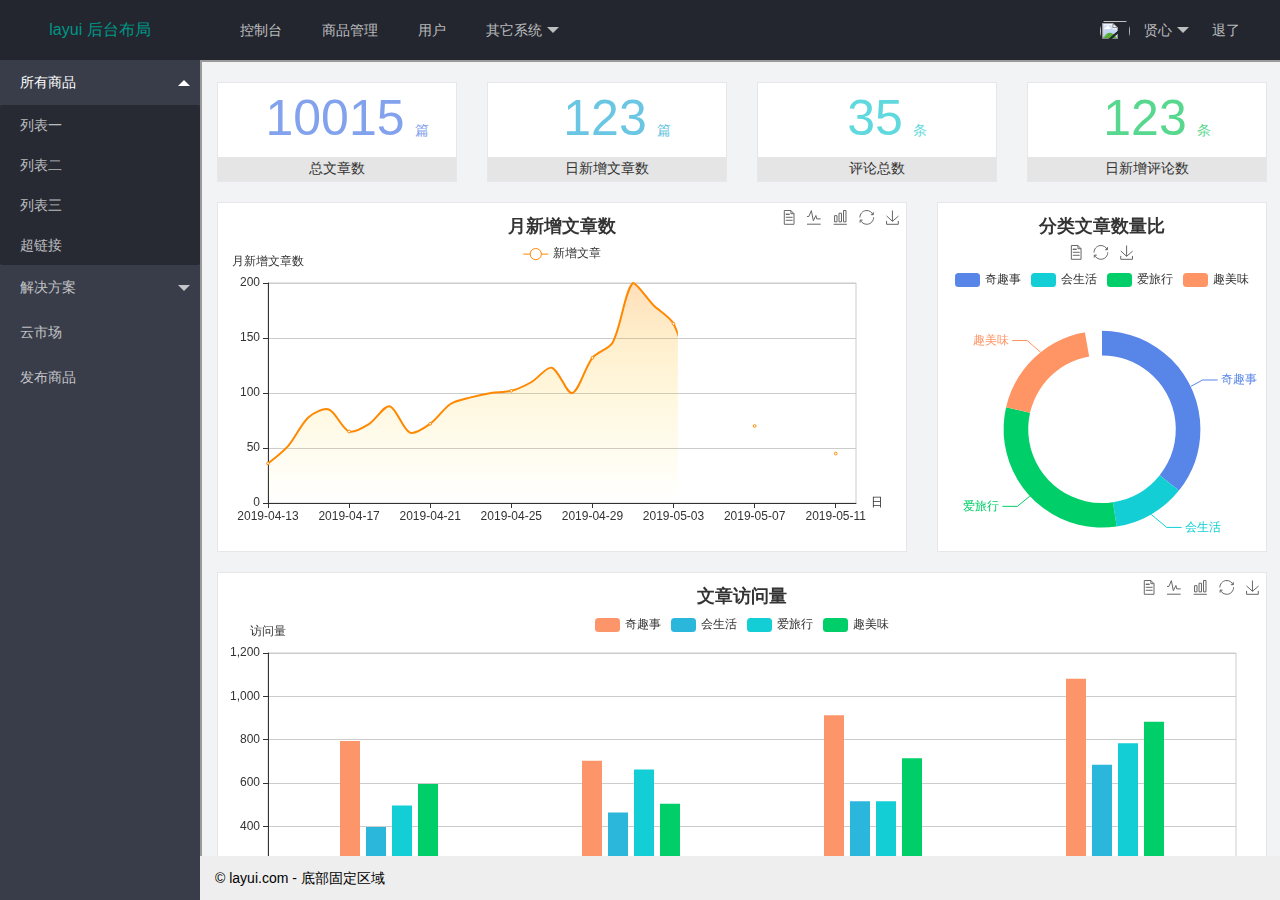
==== loginIndex.html @ 80412a55 "初做首页使之跳转界面一直在fm" ====
<!DOCTYPE html>
<html>
<head>
  <meta charset="utf-8">
  <meta name="viewport" content="width=device-width, initial-scale=1, maximum-scale=1">
  <title>layout 后台大布局 - Layui</title>
  <!-- 换成自己项目路径的layui.css -->
  <link rel="stylesheet" href="/assets/lib/layui/css/layui.css">
<link rel="stylesheet" href="/assets/css/loginIndex.css">
</head>
<body class="layui-layout-body">
<div class="layui-layout layui-layout-admin">
  <div class="layui-header">
    <div class="layui-logo">layui 后台布局</div>
    <!-- 头部区域（可配合layui已有的水平导航） -->
    <ul class="layui-nav layui-layout-left">
      <li class="layui-nav-item"><a href="">控制台</a></li>
      <li class="layui-nav-item"><a href="">商品管理</a></li>
      <li class="layui-nav-item"><a href="">用户</a></li>
      <li class="layui-nav-item">
        <a href="javascript:;">其它系统</a>
        <dl class="layui-nav-child">
          <dd><a href="">邮件管理</a></dd>
          <dd><a href="">消息管理</a></dd>
          <dd><a href="">授权管理</a></dd>
        </dl>
      </li>
    </ul>
    <ul class="layui-nav layui-layout-right">
      <li class="layui-nav-item">
        <a href="javascript:;">
          <img src="http://t.cn/RCzsdCq" class="layui-nav-img">
          贤心
        </a>
        <dl class="layui-nav-child">
          <dd><a href="">基本资料</a></dd>
          <dd><a href="">安全设置</a></dd>
        </dl>
      </li>
      <li class="layui-nav-item"><a href="">退了</a></li>
    </ul>
  </div>
  
  <div class="layui-side layui-bg-black">
    <div class="layui-side-scroll">
      <!-- 左侧导航区域（可配合layui已有的垂直导航） -->
      <ul class="layui-nav layui-nav-tree"  lay-filter="test">
        <li class="layui-nav-item layui-nav-itemed">
          <a class="" href="javascript:;">所有商品</a>
          <dl class="layui-nav-child">
            <dd><a href="javascript:;">列表一</a></dd>
            <dd><a href="javascript:;">列表二</a></dd>
            <dd><a href="javascript:;">列表三</a></dd>
            <dd><a href="">超链接</a></dd>
          </dl>
        </li>
        <li class="layui-nav-item">
          <a href="javascript:;">解决方案</a>
          <dl class="layui-nav-child">
            <dd><a href="/testAside.html" target="fm">列表一</a></dd>
            <dd><a href="javascript:;">列表二</a></dd>
            <dd><a href="">超链接</a></dd>
          </dl>
        </li>
        <li class="layui-nav-item"><a href="">云市场</a></li>
        <li class="layui-nav-item"><a href="">发布商品</a></li>
      </ul>
    </div>
  </div>
  
  <div class="layui-body">
    <!-- 内容主体区域 -->
    <iframe  name="fm" src="/home/dashboard.html" ></iframe>
  </div>
  
  <div class="layui-footer">
    <!-- 底部固定区域 -->
    © layui.com - 底部固定区域
  </div>
</div>
<!-- 换成自己项目路径的js -->
<script src="/assets/lib/layui/layui.all.js"></script>
</body>
</html>
---- assets/lib/layui/css/layui.css ----
/** layui-v2.5.6 MIT License By https://www.layui.com */
 .layui-inline,img{display:inline-block;vertical-align:middle}h1,h2,h3,h4,h5,h6{font-weight:400}.layui-edge,.layui-header,.layui-inline,.layui-main{position:relative}.layui-body,.layui-edge,.layui-elip{overflow:hidden}.layui-btn,.layui-edge,.layui-inline,img{vertical-align:middle}.layui-btn,.layui-disabled,.layui-icon,.layui-unselect{-moz-user-select:none;-webkit-user-select:none;-ms-user-select:none}.layui-elip,.layui-form-checkbox span,.layui-form-pane .layui-form-label{text-overflow:ellipsis;white-space:nowrap}.layui-breadcrumb,.layui-tree-btnGroup{visibility:hidden}blockquote,body,button,dd,div,dl,dt,form,h1,h2,h3,h4,h5,h6,input,li,ol,p,pre,td,textarea,th,ul{margin:0;padding:0;-webkit-tap-highlight-color:rgba(0,0,0,0)}a:active,a:hover{outline:0}img{border:none}li{list-style:none}table{border-collapse:collapse;border-spacing:0}h4,h5,h6{font-size:100%}button,input,optgroup,option,select,textarea{font-family:inherit;font-size:inherit;font-style:inherit;font-weight:inherit;outline:0}pre{white-space:pre-wrap;white-space:-moz-pre-wrap;white-space:-pre-wrap;white-space:-o-pre-wrap;word-wrap:break-word}body{line-height:24px;font:14px Helvetica Neue,Helvetica,PingFang SC,Tahoma,Arial,sans-serif}hr{height:1px;margin:10px 0;border:0;clear:both}a{color:#333;text-decoration:none}a:hover{color:#777}a cite{font-style:normal;*cursor:pointer}.layui-border-box,.layui-border-box *{box-sizing:border-box}.layui-box,.layui-box *{box-sizing:content-box}.layui-clear{clear:both;*zoom:1}.layui-clear:after{content:'\20';clear:both;*zoom:1;display:block;height:0}.layui-inline{*display:inline;*zoom:1}.layui-edge{display:inline-block;width:0;height:0;border-width:6px;border-style:dashed;border-color:transparent}.layui-edge-top{top:-4px;border-bottom-color:#999;border-bottom-style:solid}.layui-edge-right{border-left-color:#999;border-left-style:solid}.layui-edge-bottom{top:2px;border-top-color:#999;border-top-style:solid}.layui-edge-left{border-right-color:#999;border-right-style:solid}.layui-disabled,.layui-disabled:hover{color:#d2d2d2!important;cursor:not-allowed!important}.layui-circle{border-radius:100%}.layui-show{display:block!important}.layui-hide{display:none!important}@font-face{font-family:layui-icon;src:url(../font/iconfont.eot?v=256);src:url(../font/iconfont.eot?v=256#iefix) format('embedded-opentype'),url(../font/iconfont.woff2?v=256) format('woff2'),url(../font/iconfont.woff?v=256) format('woff'),url(../font/iconfont.ttf?v=256) format('truetype'),url(../font/iconfont.svg?v=256#layui-icon) format('svg')}.layui-icon{font-family:layui-icon!important;font-size:16px;font-style:normal;-webkit-font-smoothing:antialiased;-moz-osx-font-smoothing:grayscale}.layui-icon-reply-fill:before{content:"\e611"}.layui-icon-set-fill:before{content:"\e614"}.layui-icon-menu-fill:before{content:"\e60f"}.layui-icon-search:before{content:"\e615"}.layui-icon-share:before{content:"\e641"}.layui-icon-set-sm:before{content:"\e620"}.layui-icon-engine:before{content:"\e628"}.layui-icon-close:before{content:"\1006"}.layui-icon-close-fill:before{content:"\1007"}.layui-icon-chart-screen:before{content:"\e629"}.layui-icon-star:before{content:"\e600"}.layui-icon-circle-dot:before{content:"\e617"}.layui-icon-chat:before{content:"\e606"}.layui-icon-release:before{content:"\e609"}.layui-icon-list:before{content:"\e60a"}.layui-icon-chart:before{content:"\e62c"}.layui-icon-ok-circle:before{content:"\1005"}.layui-icon-layim-theme:before{content:"\e61b"}.layui-icon-table:before{content:"\e62d"}.layui-icon-right:before{content:"\e602"}.layui-icon-left:before{content:"\e603"}.layui-icon-cart-simple:before{content:"\e698"}.layui-icon-face-cry:before{content:"\e69c"}.layui-icon-face-smile:before{content:"\e6af"}.layui-icon-survey:before{content:"\e6b2"}.layui-icon-tree:before{content:"\e62e"}.layui-icon-ie:before{content:"\e7bb"}.layui-icon-upload-circle:before{content:"\e62f"}.layui-icon-add-circle:before{content:"\e61f"}.layui-icon-download-circle:before{content:"\e601"}.layui-icon-templeate-1:before{content:"\e630"}.layui-icon-util:before{content:"\e631"}.layui-icon-face-surprised:before{content:"\e664"}.layui-icon-edit:before{content:"\e642"}.layui-icon-speaker:before{content:"\e645"}.layui-icon-down:before{content:"\e61a"}.layui-icon-file:before{content:"\e621"}.layui-icon-layouts:before{content:"\e632"}.layui-icon-rate-half:before{content:"\e6c9"}.layui-icon-add-circle-fine:before{content:"\e608"}.layui-icon-prev-circle:before{content:"\e633"}.layui-icon-read:before{content:"\e705"}.layui-icon-404:before{content:"\e61c"}.layui-icon-carousel:before{content:"\e634"}.layui-icon-help:before{content:"\e607"}.layui-icon-code-circle:before{content:"\e635"}.layui-icon-windows:before{content:"\e67f"}.layui-icon-water:before{content:"\e636"}.layui-icon-username:before{content:"\e66f"}.layui-icon-find-fill:before{content:"\e670"}.layui-icon-about:before{content:"\e60b"}.layui-icon-location:before{content:"\e715"}.layui-icon-up:before{content:"\e619"}.layui-icon-pause:before{content:"\e651"}.layui-icon-date:before{content:"\e637"}.layui-icon-layim-uploadfile:before{content:"\e61d"}.layui-icon-delete:before{content:"\e640"}.layui-icon-play:before{content:"\e652"}.layui-icon-top:before{content:"\e604"}.layui-icon-firefox:before{content:"\e686"}.layui-icon-friends:before{content:"\e612"}.layui-icon-refresh-3:before{content:"\e9aa"}.layui-icon-ok:before{content:"\e605"}.layui-icon-layer:before{content:"\e638"}.layui-icon-face-smile-fine:before{content:"\e60c"}.layui-icon-dollar:before{content:"\e659"}.layui-icon-group:before{content:"\e613"}.layui-icon-layim-download:before{content:"\e61e"}.layui-icon-picture-fine:before{content:"\e60d"}.layui-icon-link:before{content:"\e64c"}.layui-icon-diamond:before{content:"\e735"}.layui-icon-log:before{content:"\e60e"}.layui-icon-key:before{content:"\e683"}.layui-icon-rate-solid:before{content:"\e67a"}.layui-icon-fonts-del:before{content:"\e64f"}.layui-icon-unlink:before{content:"\e64d"}.layui-icon-fonts-clear:before{content:"\e639"}.layui-icon-triangle-r:before{content:"\e623"}.layui-icon-circle:before{content:"\e63f"}.layui-icon-radio:before{content:"\e643"}.layui-icon-align-center:before{content:"\e647"}.layui-icon-align-right:before{content:"\e648"}.layui-icon-align-left:before{content:"\e649"}.layui-icon-loading-1:before{content:"\e63e"}.layui-icon-return:before{content:"\e65c"}.layui-icon-fonts-strong:before{content:"\e62b"}.layui-icon-upload:before{content:"\e67c"}.layui-icon-dialogue:before{content:"\e63a"}.layui-icon-video:before{content:"\e6ed"}.layui-icon-headset:before{content:"\e6fc"}.layui-icon-cellphone-fine:before{content:"\e63b"}.layui-icon-add-1:before{content:"\e654"}.layui-icon-face-smile-b:before{content:"\e650"}.layui-icon-fonts-html:before{content:"\e64b"}.layui-icon-screen-full:before{content:"\e622"}.layui-icon-form:before{content:"\e63c"}.layui-icon-cart:before{content:"\e657"}.layui-icon-camera-fill:before{content:"\e65d"}.layui-icon-tabs:before{content:"\e62a"}.layui-icon-heart-fill:before{content:"\e68f"}.layui-icon-fonts-code:before{content:"\e64e"}.layui-icon-ios:before{content:"\e680"}.layui-icon-at:before{content:"\e687"}.layui-icon-fire:before{content:"\e756"}.layui-icon-set:before{content:"\e716"}.layui-icon-fonts-u:before{content:"\e646"}.layui-icon-triangle-d:before{content:"\e625"}.layui-icon-tips:before{content:"\e702"}.layui-icon-picture:before{content:"\e64a"}.layui-icon-more-vertical:before{content:"\e671"}.layui-icon-bluetooth:before{content:"\e689"}.layui-icon-flag:before{content:"\e66c"}.layui-icon-loading:before{content:"\e63d"}.layui-icon-fonts-i:before{content:"\e644"}.layui-icon-refresh-1:before{content:"\e666"}.layui-icon-rmb:before{content:"\e65e"}.layui-icon-addition:before{content:"\e624"}.layui-icon-home:before{content:"\e68e"}.layui-icon-time:before{content:"\e68d"}.layui-icon-user:before{content:"\e770"}.layui-icon-notice:before{content:"\e667"}.layui-icon-chrome:before{content:"\e68a"}.layui-icon-edge:before{content:"\e68b"}.layui-icon-login-weibo:before{content:"\e675"}.layui-icon-voice:before{content:"\e688"}.layui-icon-upload-drag:before{content:"\e681"}.layui-icon-login-qq:before{content:"\e676"}.layui-icon-snowflake:before{content:"\e6b1"}.layui-icon-heart:before{content:"\e68c"}.layui-icon-logout:before{content:"\e682"}.layui-icon-file-b:before{content:"\e655"}.layui-icon-template:before{content:"\e663"}.layui-icon-transfer:before{content:"\e691"}.layui-icon-auz:before{content:"\e672"}.layui-icon-console:before{content:"\e665"}.layui-icon-app:before{content:"\e653"}.layui-icon-prev:before{content:"\e65a"}.layui-icon-website:before{content:"\e7ae"}.layui-icon-next:before{content:"\e65b"}.layui-icon-component:before{content:"\e857"}.layui-icon-android:before{content:"\e684"}.layui-icon-more:before{content:"\e65f"}.layui-icon-login-wechat:before{content:"\e677"}.layui-icon-shrink-right:before{content:"\e668"}.layui-icon-spread-left:before{content:"\e66b"}.layui-icon-camera:before{content:"\e660"}.layui-icon-note:before{content:"\e66e"}.layui-icon-refresh:before{content:"\e669"}.layui-icon-female:before{content:"\e661"}.layui-icon-male:before{content:"\e662"}.layui-icon-screen-restore:before{content:"\e758"}.layui-icon-password:before{content:"\e673"}.layui-icon-senior:before{content:"\e674"}.layui-icon-theme:before{content:"\e66a"}.layui-icon-tread:before{content:"\e6c5"}.layui-icon-praise:before{content:"\e6c6"}.layui-icon-star-fill:before{content:"\e658"}.layui-icon-rate:before{content:"\e67b"}.layui-icon-template-1:before{content:"\e656"}.layui-icon-vercode:before{content:"\e679"}.layui-icon-service:before{content:"\e626"}.layui-icon-cellphone:before{content:"\e678"}.layui-icon-print:before{content:"\e66d"}.layui-icon-cols:before{content:"\e610"}.layui-icon-wifi:before{content:"\e7e0"}.layui-icon-export:before{content:"\e67d"}.layui-icon-rss:before{content:"\e808"}.layui-icon-slider:before{content:"\e714"}.layui-icon-email:before{content:"\e618"}.layui-icon-subtraction:before{content:"\e67e"}.layui-icon-mike:before{content:"\e6dc"}.layui-icon-light:before{content:"\e748"}.layui-icon-gift:before{content:"\e627"}.layui-icon-mute:before{content:"\e685"}.layui-icon-reduce-circle:before{content:"\e616"}.layui-icon-music:before{content:"\e690"}.layui-main{width:1140px;margin:0 auto}.layui-header{z-index:1000;height:60px}.layui-header a:hover{transition:all .5s;-webkit-transition:all .5s}.layui-side{position:fixed;left:0;top:0;bottom:0;z-index:999;width:200px;overflow-x:hidden}.layui-side-scroll{position:relative;width:220px;height:100%;overflow-x:hidden}.layui-body{position:absolute;left:200px;right:0;top:0;bottom:0;z-index:998;width:auto;overflow-y:auto;box-sizing:border-box}.layui-layout-body{overflow:hidden}.layui-layout-admin .layui-header{background-color:#23262E}.layui-layout-admin .layui-side{top:60px;width:200px;overflow-x:hidden}.layui-layout-admin .layui-body{position:fixed;top:60px;bottom:44px}.layui-layout-admin .layui-main{width:auto;margin:0 15px}.layui-layout-admin .layui-footer{position:fixed;left:200px;right:0;bottom:0;height:44px;line-height:44px;padding:0 15px;background-color:#eee}.layui-layout-admin .layui-logo{position:absolute;left:0;top:0;width:200px;height:100%;line-height:60px;text-align:center;color:#009688;font-size:16px}.layui-layout-admin .layui-header .layui-nav{background:0 0}.layui-layout-left{position:absolute!important;left:200px;top:0}.layui-layout-right{position:absolute!important;right:0;top:0}.layui-container{position:relative;margin:0 auto;padding:0 15px;box-sizing:border-box}.layui-fluid{position:relative;margin:0 auto;padding:0 15px}.layui-row:after,.layui-row:before{content:'';display:block;clear:both}.layui-col-lg1,.layui-col-lg10,.layui-col-lg11,.layui-col-lg12,.layui-col-lg2,.layui-col-lg3,.layui-col-lg4,.layui-col-lg5,.layui-col-lg6,.layui-col-lg7,.layui-col-lg8,.layui-col-lg9,.layui-col-md1,.layui-col-md10,.layui-col-md11,.layui-col-md12,.layui-col-md2,.layui-col-md3,.layui-col-md4,.layui-col-md5,.layui-col-md6,.layui-col-md7,.layui-col-md8,.layui-col-md9,.layui-col-sm1,.layui-col-sm10,.layui-col-sm11,.layui-col-sm12,.layui-col-sm2,.layui-col-sm3,.layui-col-sm4,.layui-col-sm5,.layui-col-sm6,.layui-col-sm7,.layui-col-sm8,.layui-col-sm9,.layui-col-xs1,.layui-col-xs10,.layui-col-xs11,.layui-col-xs12,.layui-col-xs2,.layui-col-xs3,.layui-col-xs4,.layui-col-xs5,.layui-col-xs6,.layui-col-xs7,.layui-col-xs8,.layui-col-xs9{position:relative;display:block;box-sizing:border-box}.layui-col-xs1,.layui-col-xs10,.layui-col-xs11,.layui-col-xs12,.layui-col-xs2,.layui-col-xs3,.layui-col-xs4,.layui-col-xs5,.layui-col-xs6,.layui-col-xs7,.layui-col-xs8,.layui-col-xs9{float:left}.layui-col-xs1{width:8.33333333%}.layui-col-xs2{width:16.66666667%}.layui-col-xs3{width:25%}.layui-col-xs4{width:33.33333333%}.layui-col-xs5{width:41.66666667%}.layui-col-xs6{width:50%}.layui-col-xs7{width:58.33333333%}.layui-col-xs8{width:66.66666667%}.layui-col-xs9{width:75%}.layui-col-xs10{width:83.33333333%}.layui-col-xs11{width:91.66666667%}.layui-col-xs12{width:100%}.layui-col-xs-offset1{margin-left:8.33333333%}.layui-col-xs-offset2{margin-left:16.66666667%}.layui-col-xs-offset3{margin-left:25%}.layui-col-xs-offset4{margin-left:33.33333333%}.layui-col-xs-offset5{margin-left:41.66666667%}.layui-col-xs-offset6{margin-left:50%}.layui-col-xs-offset7{margin-left:58.33333333%}.layui-col-xs-offset8{margin-left:66.66666667%}.layui-col-xs-offset9{margin-left:75%}.layui-col-xs-offset10{margin-left:83.33333333%}.layui-col-xs-offset11{margin-left:91.66666667%}.layui-col-xs-offset12{margin-left:100%}@media screen and (max-width:768px){.layui-hide-xs{display:none!important}.layui-show-xs-block{display:block!important}.layui-show-xs-inline{display:inline!important}.layui-show-xs-inline-block{display:inline-block!important}}@media screen and (min-width:768px){.layui-container{width:750px}.layui-hide-sm{display:none!important}.layui-show-sm-block{display:block!important}.layui-show-sm-inline{display:inline!important}.layui-show-sm-inline-block{display:inline-block!important}.layui-col-sm1,.layui-col-sm10,.layui-col-sm11,.layui-col-sm12,.layui-col-sm2,.layui-col-sm3,.layui-col-sm4,.layui-col-sm5,.layui-col-sm6,.layui-col-sm7,.layui-col-sm8,.layui-col-sm9{float:left}.layui-col-sm1{width:8.33333333%}.layui-col-sm2{width:16.66666667%}.layui-col-sm3{width:25%}.layui-col-sm4{width:33.33333333%}.layui-col-sm5{width:41.66666667%}.layui-col-sm6{width:50%}.layui-col-sm7{width:58.33333333%}.layui-col-sm8{width:66.66666667%}.layui-col-sm9{width:75%}.layui-col-sm10{width:83.33333333%}.layui-col-sm11{width:91.66666667%}.layui-col-sm12{width:100%}.layui-col-sm-offset1{margin-left:8.33333333%}.layui-col-sm-offset2{margin-left:16.66666667%}.layui-col-sm-offset3{margin-left:25%}.layui-col-sm-offset4{margin-left:33.33333333%}.layui-col-sm-offset5{margin-left:41.66666667%}.layui-col-sm-offset6{margin-left:50%}.layui-col-sm-offset7{margin-left:58.33333333%}.layui-col-sm-offset8{margin-left:66.66666667%}.layui-col-sm-offset9{margin-left:75%}.layui-col-sm-offset10{margin-left:83.33333333%}.layui-col-sm-offset11{margin-left:91.66666667%}.layui-col-sm-offset12{margin-left:100%}}@media screen and (min-width:992px){.layui-container{width:970px}.layui-hide-md{display:none!important}.layui-show-md-block{display:block!important}.layui-show-md-inline{display:inline!important}.layui-show-md-inline-block{display:inline-block!important}.layui-col-md1,.layui-col-md10,.layui-col-md11,.layui-col-md12,.layui-col-md2,.layui-col-md3,.layui-col-md4,.layui-col-md5,.layui-col-md6,.layui-col-md7,.layui-col-md8,.layui-col-md9{float:left}.layui-col-md1{width:8.33333333%}.layui-col-md2{width:16.66666667%}.layui-col-md3{width:25%}.layui-col-md4{width:33.33333333%}.layui-col-md5{width:41.66666667%}.layui-col-md6{width:50%}.layui-col-md7{width:58.33333333%}.layui-col-md8{width:66.66666667%}.layui-col-md9{width:75%}.layui-col-md10{width:83.33333333%}.layui-col-md11{width:91.66666667%}.layui-col-md12{width:100%}.layui-col-md-offset1{margin-left:8.33333333%}.layui-col-md-offset2{margin-left:16.66666667%}.layui-col-md-offset3{margin-left:25%}.layui-col-md-offset4{margin-left:33.33333333%}.layui-col-md-offset5{margin-left:41.66666667%}.layui-col-md-offset6{margin-left:50%}.layui-col-md-offset7{margin-left:58.33333333%}.layui-col-md-offset8{margin-left:66.66666667%}.layui-col-md-offset9{margin-left:75%}.layui-col-md-offset10{margin-left:83.33333333%}.layui-col-md-offset11{margin-left:91.66666667%}.layui-col-md-offset12{margin-left:100%}}@media screen and (min-width:1200px){.layui-container{width:1170px}.layui-hide-lg{display:none!important}.layui-show-lg-block{display:block!important}.layui-show-lg-inline{display:inline!important}.layui-show-lg-inline-block{display:inline-block!important}.layui-col-lg1,.layui-col-lg10,.layui-col-lg11,.layui-col-lg12,.layui-col-lg2,.layui-col-lg3,.layui-col-lg4,.layui-col-lg5,.layui-col-lg6,.layui-col-lg7,.layui-col-lg8,.layui-col-lg9{float:left}.layui-col-lg1{width:8.33333333%}.layui-col-lg2{width:16.66666667%}.layui-col-lg3{width:25%}.layui-col-lg4{width:33.33333333%}.layui-col-lg5{width:41.66666667%}.layui-col-lg6{width:50%}.layui-col-lg7{width:58.33333333%}.layui-col-lg8{width:66.66666667%}.layui-col-lg9{width:75%}.layui-col-lg10{width:83.33333333%}.layui-col-lg11{width:91.66666667%}.layui-col-lg12{width:100%}.layui-col-lg-offset1{margin-left:8.33333333%}.layui-col-lg-offset2{margin-left:16.66666667%}.layui-col-lg-offset3{margin-left:25%}.layui-col-lg-offset4{margin-left:33.33333333%}.layui-col-lg-offset5{margin-left:41.66666667%}.layui-col-lg-offset6{margin-left:50%}.layui-col-lg-offset7{margin-left:58.33333333%}.layui-col-lg-offset8{margin-left:66.66666667%}.layui-col-lg-offset9{margin-left:75%}.layui-col-lg-offset10{margin-left:83.33333333%}.layui-col-lg-offset11{margin-left:91.66666667%}.layui-col-lg-offset12{margin-left:100%}}.layui-col-space1{margin:-.5px}.layui-col-space1>*{padding:.5px}.layui-col-space2{margin:-1px}.layui-col-space2>*{padding:1px}.layui-col-space4{margin:-2px}.layui-col-space4>*{padding:2px}.layui-col-space5{margin:-2.5px}.layui-col-space5>*{padding:2.5px}.layui-col-space6{margin:-3px}.layui-col-space6>*{padding:3px}.layui-col-space8{margin:-4px}.layui-col-space8>*{padding:4px}.layui-col-space10{margin:-5px}.layui-col-space10>*{padding:5px}.layui-col-space12{margin:-6px}.layui-col-space12>*{padding:6px}.layui-col-space14{margin:-7px}.layui-col-space14>*{padding:7px}.layui-col-space15{margin:-7.5px}.layui-col-space15>*{padding:7.5px}.layui-col-space16{margin:-8px}.layui-col-space16>*{padding:8px}.layui-col-space18{margin:-9px}.layui-col-space18>*{padding:9px}.layui-col-space20{margin:-10px}.layui-col-space20>*{padding:10px}.layui-col-space22{margin:-11px}.layui-col-space22>*{padding:11px}.layui-col-space24{margin:-12px}.layui-col-space24>*{padding:12px}.layui-col-space25{margin:-12.5px}.layui-col-space25>*{padding:12.5px}.layui-col-space26{margin:-13px}.layui-col-space26>*{padding:13px}.layui-col-space28{margin:-14px}.layui-col-space28>*{padding:14px}.layui-col-space30{margin:-15px}.layui-col-space30>*{padding:15px}.layui-btn,.layui-input,.layui-select,.layui-textarea,.layui-upload-button{outline:0;-webkit-appearance:none;transition:all .3s;-webkit-transition:all .3s;box-sizing:border-box}.layui-elem-quote{margin-bottom:10px;padding:15px;line-height:22px;border-left:5px solid #009688;border-radius:0 2px 2px 0;background-color:#f2f2f2}.layui-quote-nm{border-style:solid;border-width:1px 1px 1px 5px;background:0 0}.layui-elem-field{margin-bottom:10px;padding:0;border-width:1px;border-style:solid}.layui-elem-field legend{margin-left:20px;padding:0 10px;font-size:20px;font-weight:300}.layui-field-title{margin:10px 0 20px;border-width:1px 0 0}.layui-field-box{padding:10px 15px}.layui-field-title .layui-field-box{padding:10px 0}.layui-progress{position:relative;height:6px;border-radius:20px;background-color:#e2e2e2}.layui-progress-bar{position:absolute;left:0;top:0;width:0;max-width:100%;height:6px;border-radius:20px;text-align:right;background-color:#5FB878;transition:all .3s;-webkit-transition:all .3s}.layui-progress-big,.layui-progress-big .layui-progress-bar{height:18px;line-height:18px}.layui-progress-text{position:relative;top:-20px;line-height:18px;font-size:12px;color:#666}.layui-progress-big .layui-progress-text{position:static;padding:0 10px;color:#fff}.layui-collapse{border-width:1px;border-style:solid;border-radius:2px}.layui-colla-content,.layui-colla-item{border-top-width:1px;border-top-style:solid}.layui-colla-item:first-child{border-top:none}.layui-colla-title{position:relative;height:42px;line-height:42px;padding:0 15px 0 35px;color:#333;background-color:#f2f2f2;cursor:pointer;font-size:14px;overflow:hidden}.layui-colla-content{display:none;padding:10px 15px;line-height:22px;color:#666}.layui-colla-icon{position:absolute;left:15px;top:0;font-size:14px}.layui-card{margin-bottom:15px;border-radius:2px;background-color:#fff;box-shadow:0 1px 2px 0 rgba(0,0,0,.05)}.layui-card:last-child{margin-bottom:0}.layui-card-header{position:relative;height:42px;line-height:42px;padding:0 15px;border-bottom:1px solid #f6f6f6;color:#333;border-radius:2px 2px 0 0;font-size:14px}.layui-bg-black,.layui-bg-blue,.layui-bg-cyan,.layui-bg-green,.layui-bg-orange,.layui-bg-red{color:#fff!important}.layui-card-body{position:relative;padding:10px 15px;line-height:24px}.layui-card-body[pad15]{padding:15px}.layui-card-body[pad20]{padding:20px}.layui-card-body .layui-table{margin:5px 0}.layui-card .layui-tab{margin:0}.layui-panel-window{position:relative;padding:15px;border-radius:0;border-top:5px solid #E6E6E6;background-color:#fff}.layui-auxiliar-moving{position:fixed;left:0;right:0;top:0;bottom:0;width:100%;height:100%;background:0 0;z-index:9999999999}.layui-form-label,.layui-form-mid,.layui-form-select,.layui-input-block,.layui-input-inline,.layui-textarea{position:relative}.layui-bg-red{background-color:#FF5722!important}.layui-bg-orange{background-color:#FFB800!important}.layui-bg-green{background-color:#009688!important}.layui-bg-cyan{background-color:#2F4056!important}.layui-bg-blue{background-color:#1E9FFF!important}.layui-bg-black{background-color:#393D49!important}.layui-bg-gray{background-color:#eee!important;color:#666!important}.layui-badge-rim,.layui-colla-content,.layui-colla-item,.layui-collapse,.layui-elem-field,.layui-form-pane .layui-form-item[pane],.layui-form-pane .layui-form-label,.layui-input,.layui-layedit,.layui-layedit-tool,.layui-quote-nm,.layui-select,.layui-tab-bar,.layui-tab-card,.layui-tab-title,.layui-tab-title .layui-this:after,.layui-textarea{border-color:#e6e6e6}.layui-timeline-item:before,hr{background-color:#e6e6e6}.layui-text{line-height:22px;font-size:14px;color:#666}.layui-text h1,.layui-text h2,.layui-text h3{font-weight:500;color:#333}.layui-text h1{font-size:30px}.layui-text h2{font-size:24px}.layui-text h3{font-size:18px}.layui-text a:not(.layui-btn){color:#01AAED}.layui-text a:not(.layui-btn):hover{text-decoration:underline}.layui-text ul{padding:5px 0 5px 15px}.layui-text ul li{margin-top:5px;list-style-type:disc}.layui-text em,.layui-word-aux{color:#999!important;padding:0 5px!important}.layui-btn{display:inline-block;height:38px;line-height:38px;padding:0 18px;background-color:#009688;color:#fff;white-space:nowrap;text-align:center;font-size:14px;border:none;border-radius:2px;cursor:pointer}.layui-btn:hover{opacity:.8;filter:alpha(opacity=80);color:#fff}.layui-btn:active{opacity:1;filter:alpha(opacity=100)}.layui-btn+.layui-btn{margin-left:10px}.layui-btn-container{font-size:0}.layui-btn-container .layui-btn{margin-right:10px;margin-bottom:10px}.layui-btn-container .layui-btn+.layui-btn{margin-left:0}.layui-table .layui-btn-container .layui-btn{margin-bottom:9px}.layui-btn-radius{border-radius:100px}.layui-btn .layui-icon{margin-right:3px;font-size:18px;vertical-align:bottom;vertical-align:middle\9}.layui-btn-primary{border:1px solid #C9C9C9;background-color:#fff;color:#555}.layui-btn-primary:hover{border-color:#009688;color:#333}.layui-btn-normal{background-color:#1E9FFF}.layui-btn-warm{background-color:#FFB800}.layui-btn-danger{background-color:#FF5722}.layui-btn-checked{background-color:#5FB878}.layui-btn-disabled,.layui-btn-disabled:active,.layui-btn-disabled:hover{border:1px solid #e6e6e6;background-color:#FBFBFB;color:#C9C9C9;cursor:not-allowed;opacity:1}.layui-btn-lg{height:44px;line-height:44px;padding:0 25px;font-size:16px}.layui-btn-sm{height:30px;line-height:30px;padding:0 10px;font-size:12px}.layui-btn-sm i{font-size:16px!important}.layui-btn-xs{height:22px;line-height:22px;padding:0 5px;font-size:12px}.layui-btn-xs i{font-size:14px!important}.layui-btn-group{display:inline-block;vertical-align:middle;font-size:0}.layui-btn-group .layui-btn{margin-left:0!important;margin-right:0!important;border-left:1px solid rgba(255,255,255,.5);border-radius:0}.layui-btn-group .layui-btn-primary{border-left:none}.layui-btn-group .layui-btn-primary:hover{border-color:#C9C9C9;color:#009688}.layui-btn-group .layui-btn:first-child{border-left:none;border-radius:2px 0 0 2px}.layui-btn-group .layui-btn-primary:first-child{border-left:1px solid #c9c9c9}.layui-btn-group .layui-btn:last-child{border-radius:0 2px 2px 0}.layui-btn-group .layui-btn+.layui-btn{margin-left:0}.layui-btn-group+.layui-btn-group{margin-left:10px}.layui-btn-fluid{width:100%}.layui-input,.layui-select,.layui-textarea{height:38px;line-height:1.3;line-height:38px\9;border-width:1px;border-style:solid;background-color:#fff;border-radius:2px}.layui-input::-webkit-input-placeholder,.layui-select::-webkit-input-placeholder,.layui-textarea::-webkit-input-placeholder{line-height:1.3}.layui-input,.layui-textarea{display:block;width:100%;padding-left:10px}.layui-input:hover,.layui-textarea:hover{border-color:#D2D2D2!important}.layui-input:focus,.layui-textarea:focus{border-color:#C9C9C9!important}.layui-textarea{min-height:100px;height:auto;line-height:20px;padding:6px 10px;resize:vertical}.layui-select{padding:0 10px}.layui-form input[type=checkbox],.layui-form input[type=radio],.layui-form select{display:none}.layui-form [lay-ignore]{display:initial}.layui-form-item{margin-bottom:15px;clear:both;*zoom:1}.layui-form-item:after{content:'\20';clear:both;*zoom:1;display:block;height:0}.layui-form-label{float:left;display:block;padding:9px 15px;width:80px;font-weight:400;line-height:20px;text-align:right}.layui-form-label-col{display:block;float:none;padding:9px 0;line-height:20px;text-align:left}.layui-form-item .layui-inline{margin-bottom:5px;margin-right:10px}.layui-input-block{margin-left:110px;min-height:36px}.layui-input-inline{display:inline-block;vertical-align:middle}.layui-form-item .layui-input-inline{float:left;width:190px;margin-right:10px}.layui-form-text .layui-input-inline{width:auto}.layui-form-mid{float:left;display:block;padding:9px 0!important;line-height:20px;margin-right:10px}.layui-form-danger+.layui-form-select .layui-input,.layui-form-danger:focus{border-color:#FF5722!important}.layui-form-select .layui-input{padding-right:30px;cursor:pointer}.layui-form-select .layui-edge{position:absolute;right:10px;top:50%;margin-top:-3px;cursor:pointer;border-width:6px;border-top-color:#c2c2c2;border-top-style:solid;transition:all .3s;-webkit-transition:all .3s}.layui-form-select dl{display:none;position:absolute;left:0;top:42px;padding:5px 0;z-index:899;min-width:100%;border:1px solid #d2d2d2;max-height:300px;overflow-y:auto;background-color:#fff;border-radius:2px;box-shadow:0 2px 4px rgba(0,0,0,.12);box-sizing:border-box}.layui-form-select dl dd,.layui-form-select dl dt{padding:0 10px;line-height:36px;white-space:nowrap;overflow:hidden;text-overflow:ellipsis}.layui-form-select dl dt{font-size:12px;color:#999}.layui-form-select dl dd{cursor:pointer}.layui-form-select dl dd:hover{background-color:#f2f2f2;-webkit-transition:.5s all;transition:.5s all}.layui-form-select .layui-select-group dd{padding-left:20px}.layui-form-select dl dd.layui-select-tips{padding-left:10px!important;color:#999}.layui-form-select dl dd.layui-this{background-color:#5FB878;color:#fff}.layui-form-checkbox,.layui-form-select dl dd.layui-disabled{background-color:#fff}.layui-form-selected dl{display:block}.layui-form-checkbox,.layui-form-checkbox *,.layui-form-switch{display:inline-block;vertical-align:middle}.layui-form-selected .layui-edge{margin-top:-9px;-webkit-transform:rotate(180deg);transform:rotate(180deg);margin-top:-3px\9}:root .layui-form-selected .layui-edge{margin-top:-9px\0/IE9}.layui-form-selectup dl{top:auto;bottom:42px}.layui-select-none{margin:5px 0;text-align:center;color:#999}.layui-select-disabled .layui-disabled{border-color:#eee!important}.layui-select-disabled .layui-edge{border-top-color:#d2d2d2}.layui-form-checkbox{position:relative;height:30px;line-height:30px;margin-right:10px;padding-right:30px;cursor:pointer;font-size:0;-webkit-transition:.1s linear;transition:.1s linear;box-sizing:border-box}.layui-form-checkbox span{padding:0 10px;height:100%;font-size:14px;border-radius:2px 0 0 2px;background-color:#d2d2d2;color:#fff;overflow:hidden}.layui-form-checkbox:hover span{background-color:#c2c2c2}.layui-form-checkbox i{position:absolute;right:0;top:0;width:30px;height:28px;border:1px solid #d2d2d2;border-left:none;border-radius:0 2px 2px 0;color:#fff;font-size:20px;text-align:center}.layui-form-checkbox:hover i{border-color:#c2c2c2;color:#c2c2c2}.layui-form-checked,.layui-form-checked:hover{border-color:#5FB878}.layui-form-checked span,.layui-form-checked:hover span{background-color:#5FB878}.layui-form-checked i,.layui-form-checked:hover i{color:#5FB878}.layui-form-item .layui-form-checkbox{margin-top:4px}.layui-form-checkbox[lay-skin=primary]{height:auto!important;line-height:normal!important;min-width:18px;min-height:18px;border:none!important;margin-right:0;padding-left:28px;padding-right:0;background:0 0}.layui-form-checkbox[lay-skin=primary] span{padding-left:0;padding-right:15px;line-height:18px;background:0 0;color:#666}.layui-form-checkbox[lay-skin=primary] i{right:auto;left:0;width:16px;height:16px;line-height:16px;border:1px solid #d2d2d2;font-size:12px;border-radius:2px;background-color:#fff;-webkit-transition:.1s linear;transition:.1s linear}.layui-form-checkbox[lay-skin=primary]:hover i{border-color:#5FB878;color:#fff}.layui-form-checked[lay-skin=primary] i{border-color:#5FB878!important;background-color:#5FB878;color:#fff}.layui-checkbox-disbaled[lay-skin=primary] span{background:0 0!important;color:#c2c2c2}.layui-checkbox-disbaled[lay-skin=primary]:hover i{border-color:#d2d2d2}.layui-form-item .layui-form-checkbox[lay-skin=primary]{margin-top:10px}.layui-form-switch{position:relative;height:22px;line-height:22px;min-width:35px;padding:0 5px;margin-top:8px;border:1px solid #d2d2d2;border-radius:20px;cursor:pointer;background-color:#fff;-webkit-transition:.1s linear;transition:.1s linear}.layui-form-switch i{position:absolute;left:5px;top:3px;width:16px;height:16px;border-radius:20px;background-color:#d2d2d2;-webkit-transition:.1s linear;transition:.1s linear}.layui-form-switch em{position:relative;top:0;width:25px;margin-left:21px;padding:0!important;text-align:center!important;color:#999!important;font-style:normal!important;font-size:12px}.layui-form-onswitch{border-color:#5FB878;background-color:#5FB878}.layui-checkbox-disbaled,.layui-checkbox-disbaled i{border-color:#e2e2e2!important}.layui-form-onswitch i{left:100%;margin-left:-21px;background-color:#fff}.layui-form-onswitch em{margin-left:5px;margin-right:21px;color:#fff!important}.layui-checkbox-disbaled span{background-color:#e2e2e2!important}.layui-checkbox-disbaled:hover i{color:#fff!important}[lay-radio]{display:none}.layui-form-radio,.layui-form-radio *{display:inline-block;vertical-align:middle}.layui-form-radio{line-height:28px;margin:6px 10px 0 0;padding-right:10px;cursor:pointer;font-size:0}.layui-form-radio *{font-size:14px}.layui-form-radio>i{margin-right:8px;font-size:22px;color:#c2c2c2}.layui-form-radio>i:hover,.layui-form-radioed>i{color:#5FB878}.layui-radio-disbaled>i{color:#e2e2e2!important}.layui-form-pane .layui-form-label{width:110px;padding:8px 15px;height:38px;line-height:20px;border-width:1px;border-style:solid;border-radius:2px 0 0 2px;text-align:center;background-color:#FBFBFB;overflow:hidden;box-sizing:border-box}.layui-form-pane .layui-input-inline{margin-left:-1px}.layui-form-pane .layui-input-block{margin-left:110px;left:-1px}.layui-form-pane .layui-input{border-radius:0 2px 2px 0}.layui-form-pane .layui-form-text .layui-form-label{float:none;width:100%;border-radius:2px;box-sizing:border-box;text-align:left}.layui-form-pane .layui-form-text .layui-input-inline{display:block;margin:0;top:-1px;clear:both}.layui-form-pane .layui-form-text .layui-input-block{margin:0;left:0;top:-1px}.layui-form-pane .layui-form-text .layui-textarea{min-height:100px;border-radius:0 0 2px 2px}.layui-form-pane .layui-form-checkbox{margin:4px 0 4px 10px}.layui-form-pane .layui-form-radio,.layui-form-pane .layui-form-switch{margin-top:6px;margin-left:10px}.layui-form-pane .layui-form-item[pane]{position:relative;border-width:1px;border-style:solid}.layui-form-pane .layui-form-item[pane] .layui-form-label{position:absolute;left:0;top:0;height:100%;border-width:0 1px 0 0}.layui-form-pane .layui-form-item[pane] .layui-input-inline{margin-left:110px}@media screen and (max-width:450px){.layui-form-item .layui-form-label{text-overflow:ellipsis;overflow:hidden;white-space:nowrap}.layui-form-item .layui-inline{display:block;margin-right:0;margin-bottom:20px;clear:both}.layui-form-item .layui-inline:after{content:'\20';clear:both;display:block;height:0}.layui-form-item .layui-input-inline{display:block;float:none;left:-3px;width:auto;margin:0 0 10px 112px}.layui-form-item .layui-input-inline+.layui-form-mid{margin-left:110px;top:-5px;padding:0}.layui-form-item .layui-form-checkbox{margin-right:5px;margin-bottom:5px}}.layui-layedit{border-width:1px;border-style:solid;border-radius:2px}.layui-layedit-tool{padding:3px 5px;border-bottom-width:1px;border-bottom-style:solid;font-size:0}.layedit-tool-fixed{position:fixed;top:0;border-top:1px solid #e2e2e2}.layui-layedit-tool .layedit-tool-mid,.layui-layedit-tool .layui-icon{display:inline-block;vertical-align:middle;text-align:center;font-size:14px}.layui-layedit-tool .layui-icon{position:relative;width:32px;height:30px;line-height:30px;margin:3px 5px;color:#777;cursor:pointer;border-radius:2px}.layui-layedit-tool .layui-icon:hover{color:#393D49}.layui-layedit-tool .layui-icon:active{color:#000}.layui-layedit-tool .layedit-tool-active{background-color:#e2e2e2;color:#000}.layui-layedit-tool .layui-disabled,.layui-layedit-tool .layui-disabled:hover{color:#d2d2d2;cursor:not-allowed}.layui-layedit-tool .layedit-tool-mid{width:1px;height:18px;margin:0 10px;background-color:#d2d2d2}.layedit-tool-html{width:50px!important;font-size:30px!important}.layedit-tool-b,.layedit-tool-code,.layedit-tool-help{font-size:16px!important}.layedit-tool-d,.layedit-tool-face,.layedit-tool-image,.layedit-tool-unlink{font-size:18px!important}.layedit-tool-image input{position:absolute;font-size:0;left:0;top:0;width:100%;height:100%;opacity:.01;filter:Alpha(opacity=1);cursor:pointer}.layui-layedit-iframe iframe{display:block;width:100%}#LAY_layedit_code{overflow:hidden}.layui-laypage{display:inline-block;*display:inline;*zoom:1;vertical-align:middle;margin:10px 0;font-size:0}.layui-laypage>a:first-child,.layui-laypage>a:first-child em{border-radius:2px 0 0 2px}.layui-laypage>a:last-child,.layui-laypage>a:last-child em{border-radius:0 2px 2px 0}.layui-laypage>:first-child{margin-left:0!important}.layui-laypage>:last-child{margin-right:0!important}.layui-laypage a,.layui-laypage button,.layui-laypage input,.layui-laypage select,.layui-laypage span{border:1px solid #e2e2e2}.layui-laypage a,.layui-laypage span{display:inline-block;*display:inline;*zoom:1;vertical-align:middle;padding:0 15px;height:28px;line-height:28px;margin:0 -1px 5px 0;background-color:#fff;color:#333;font-size:12px}.layui-flow-more a *,.layui-laypage input,.layui-table-view select[lay-ignore]{display:inline-block}.layui-laypage a:hover{color:#009688}.layui-laypage em{font-style:normal}.layui-laypage .layui-laypage-spr{color:#999;font-weight:700}.layui-laypage a{text-decoration:none}.layui-laypage .layui-laypage-curr{position:relative}.layui-laypage .layui-laypage-curr em{position:relative;color:#fff}.layui-laypage .layui-laypage-curr .layui-laypage-em{position:absolute;left:-1px;top:-1px;padding:1px;width:100%;height:100%;background-color:#009688}.layui-laypage-em{border-radius:2px}.layui-laypage-next em,.layui-laypage-prev em{font-family:Sim sun;font-size:16px}.layui-laypage .layui-laypage-count,.layui-laypage .layui-laypage-limits,.layui-laypage .layui-laypage-refresh,.layui-laypage .layui-laypage-skip{margin-left:10px;margin-right:10px;padding:0;border:none}.layui-laypage .layui-laypage-limits,.layui-laypage .layui-laypage-refresh{vertical-align:top}.layui-laypage .layui-laypage-refresh i{font-size:18px;cursor:pointer}.layui-laypage select{height:22px;padding:3px;border-radius:2px;cursor:pointer}.layui-laypage .layui-laypage-skip{height:30px;line-height:30px;color:#999}.layui-laypage button,.layui-laypage input{height:30px;line-height:30px;border-radius:2px;vertical-align:top;background-color:#fff;box-sizing:border-box}.layui-laypage input{width:40px;margin:0 10px;padding:0 3px;text-align:center}.layui-laypage input:focus,.layui-laypage select:focus{border-color:#009688!important}.layui-laypage button{margin-left:10px;padding:0 10px;cursor:pointer}.layui-table,.layui-table-view{margin:10px 0}.layui-flow-more{margin:10px 0;text-align:center;color:#999;font-size:14px}.layui-flow-more a{height:32px;line-height:32px}.layui-flow-more a *{vertical-align:top}.layui-flow-more a cite{padding:0 20px;border-radius:3px;background-color:#eee;color:#333;font-style:normal}.layui-flow-more a cite:hover{opacity:.8}.layui-flow-more a i{font-size:30px;color:#737383}.layui-table{width:100%;background-color:#fff;color:#666}.layui-table tr{transition:all .3s;-webkit-transition:all .3s}.layui-table th{text-align:left;font-weight:400}.layui-table tbody tr:hover,.layui-table thead tr,.layui-table-click,.layui-table-header,.layui-table-hover,.layui-table-mend,.layui-table-patch,.layui-table-tool,.layui-table-total,.layui-table-total tr,.layui-table[lay-even] tr:nth-child(even){background-color:#f2f2f2}.layui-table td,.layui-table th,.layui-table-col-set,.layui-table-fixed-r,.layui-table-grid-down,.layui-table-header,.layui-table-page,.layui-table-tips-main,.layui-table-tool,.layui-table-total,.layui-table-view,.layui-table[lay-skin=line],.layui-table[lay-skin=row]{border-width:1px;border-style:solid;border-color:#e6e6e6}.layui-table td,.layui-table th{position:relative;padding:9px 15px;min-height:20px;line-height:20px;font-size:14px}.layui-table[lay-skin=line] td,.layui-table[lay-skin=line] th{border-width:0 0 1px}.layui-table[lay-skin=row] td,.layui-table[lay-skin=row] th{border-width:0 1px 0 0}.layui-table[lay-skin=nob] td,.layui-table[lay-skin=nob] th{border:none}.layui-table img{max-width:100px}.layui-table[lay-size=lg] td,.layui-table[lay-size=lg] th{padding:15px 30px}.layui-table-view .layui-table[lay-size=lg] .layui-table-cell{height:40px;line-height:40px}.layui-table[lay-size=sm] td,.layui-table[lay-size=sm] th{font-size:12px;padding:5px 10px}.layui-table-view .layui-table[lay-size=sm] .layui-table-cell{height:20px;line-height:20px}.layui-table[lay-data]{display:none}.layui-table-box{position:relative;overflow:hidden}.layui-table-view .layui-table{position:relative;width:auto;margin:0}.layui-table-view .layui-table[lay-skin=line]{border-width:0 1px 0 0}.layui-table-view .layui-table[lay-skin=row]{border-width:0 0 1px}.layui-table-view .layui-table td,.layui-table-view .layui-table th{padding:5px 0;border-top:none;border-left:none}.layui-table-view .layui-table th.layui-unselect .layui-table-cell span{cursor:pointer}.layui-table-view .layui-table td{cursor:default}.layui-table-view .layui-table td[data-edit=text]{cursor:text}.layui-table-view .layui-form-checkbox[lay-skin=primary] i{width:18px;height:18px}.layui-table-view .layui-form-radio{line-height:0;padding:0}.layui-table-view .layui-form-radio>i{margin:0;font-size:20px}.layui-table-init{position:absolute;left:0;top:0;width:100%;height:100%;text-align:center;z-index:110}.layui-table-init .layui-icon{position:absolute;left:50%;top:50%;margin:-15px 0 0 -15px;font-size:30px;color:#c2c2c2}.layui-table-header{border-width:0 0 1px;overflow:hidden}.layui-table-header .layui-table{margin-bottom:-1px}.layui-table-tool .layui-inline[lay-event]{position:relative;width:26px;height:26px;padding:5px;line-height:16px;margin-right:10px;text-align:center;color:#333;border:1px solid #ccc;cursor:pointer;-webkit-transition:.5s all;transition:.5s all}.layui-table-tool .layui-inline[lay-event]:hover{border:1px solid #999}.layui-table-tool-temp{padding-right:120px}.layui-table-tool-self{position:absolute;right:17px;top:10px}.layui-table-tool .layui-table-tool-self .layui-inline[lay-event]{margin:0 0 0 10px}.layui-table-tool-panel{position:absolute;top:29px;left:-1px;padding:5px 0;min-width:150px;min-height:40px;border:1px solid #d2d2d2;text-align:left;overflow-y:auto;background-color:#fff;box-shadow:0 2px 4px rgba(0,0,0,.12)}.layui-table-cell,.layui-table-tool-panel li{overflow:hidden;text-overflow:ellipsis;white-space:nowrap}.layui-table-tool-panel li{padding:0 10px;line-height:30px;-webkit-transition:.5s all;transition:.5s all}.layui-table-tool-panel li .layui-form-checkbox[lay-skin=primary]{width:100%;padding-left:28px}.layui-table-tool-panel li:hover{background-color:#f2f2f2}.layui-table-tool-panel li .layui-form-checkbox[lay-skin=primary] i{position:absolute;left:0;top:0}.layui-table-tool-panel li .layui-form-checkbox[lay-skin=primary] span{padding:0}.layui-table-tool .layui-table-tool-self .layui-table-tool-panel{left:auto;right:-1px}.layui-table-col-set{position:absolute;right:0;top:0;width:20px;height:100%;border-width:0 0 0 1px;background-color:#fff}.layui-table-sort{width:10px;height:20px;margin-left:5px;cursor:pointer!important}.layui-table-sort .layui-edge{position:absolute;left:5px;border-width:5px}.layui-table-sort .layui-table-sort-asc{top:3px;border-top:none;border-bottom-style:solid;border-bottom-color:#b2b2b2}.layui-table-sort .layui-table-sort-asc:hover{border-bottom-color:#666}.layui-table-sort .layui-table-sort-desc{bottom:5px;border-bottom:none;border-top-style:solid;border-top-color:#b2b2b2}.layui-table-sort .layui-table-sort-desc:hover{border-top-color:#666}.layui-table-sort[lay-sort=asc] .layui-table-sort-asc{border-bottom-color:#000}.layui-table-sort[lay-sort=desc] .layui-table-sort-desc{border-top-color:#000}.layui-table-cell{height:28px;line-height:28px;padding:0 15px;position:relative;box-sizing:border-box}.layui-table-cell .layui-form-checkbox[lay-skin=primary]{top:-1px;padding:0}.layui-table-cell .layui-table-link{color:#01AAED}.laytable-cell-checkbox,.laytable-cell-numbers,.laytable-cell-radio,.laytable-cell-space{padding:0;text-align:center}.layui-table-body{position:relative;overflow:auto;margin-right:-1px;margin-bottom:-1px}.layui-table-body .layui-none{line-height:26px;padding:15px;text-align:center;color:#999}.layui-table-fixed{position:absolute;left:0;top:0;z-index:101}.layui-table-fixed .layui-table-body{overflow:hidden}.layui-table-fixed-l{box-shadow:0 -1px 8px rgba(0,0,0,.08)}.layui-table-fixed-r{left:auto;right:-1px;border-width:0 0 0 1px;box-shadow:-1px 0 8px rgba(0,0,0,.08)}.layui-table-fixed-r .layui-table-header{position:relative;overflow:visible}.layui-table-mend{position:absolute;right:-49px;top:0;height:100%;width:50px}.layui-table-tool{position:relative;z-index:890;width:100%;min-height:50px;line-height:30px;padding:10px 15px;border-width:0 0 1px}.layui-table-tool .layui-btn-container{margin-bottom:-10px}.layui-table-page,.layui-table-total{border-width:1px 0 0;margin-bottom:-1px;overflow:hidden}.layui-table-page{position:relative;width:100%;padding:7px 7px 0;height:41px;font-size:12px;white-space:nowrap}.layui-table-page>div{height:26px}.layui-table-page .layui-laypage{margin:0}.layui-table-page .layui-laypage a,.layui-table-page .layui-laypage span{height:26px;line-height:26px;margin-bottom:10px;border:none;background:0 0}.layui-table-page .layui-laypage a,.layui-table-page .layui-laypage span.layui-laypage-curr{padding:0 12px}.layui-table-page .layui-laypage span{margin-left:0;padding:0}.layui-table-page .layui-laypage .layui-laypage-prev{margin-left:-7px!important}.layui-table-page .layui-laypage .layui-laypage-curr .layui-laypage-em{left:0;top:0;padding:0}.layui-table-page .layui-laypage button,.layui-table-page .layui-laypage input{height:26px;line-height:26px}.layui-table-page .layui-laypage input{width:40px}.layui-table-page .layui-laypage button{padding:0 10px}.layui-table-page select{height:18px}.layui-table-patch .layui-table-cell{padding:0;width:30px}.layui-table-edit{position:absolute;left:0;top:0;width:100%;height:100%;padding:0 14px 1px;border-radius:0;box-shadow:1px 1px 20px rgba(0,0,0,.15)}.layui-table-edit:focus{border-color:#5FB878!important}select.layui-table-edit{padding:0 0 0 10px;border-color:#C9C9C9}.layui-table-view .layui-form-checkbox,.layui-table-view .layui-form-radio,.layui-table-view .layui-form-switch{top:0;margin:0;box-sizing:content-box}.layui-table-view .layui-form-checkbox{top:-1px;height:26px;line-height:26px}.layui-table-view .layui-form-checkbox i{height:26px}.layui-table-grid .layui-table-cell{overflow:visible}.layui-table-grid-down{position:absolute;top:0;right:0;width:26px;height:100%;padding:5px 0;border-width:0 0 0 1px;text-align:center;background-color:#fff;color:#999;cursor:pointer}.layui-table-grid-down .layui-icon{position:absolute;top:50%;left:50%;margin:-8px 0 0 -8px}.layui-table-grid-down:hover{background-color:#fbfbfb}body .layui-table-tips .layui-layer-content{background:0 0;padding:0;box-shadow:0 1px 6px rgba(0,0,0,.12)}.layui-table-tips-main{margin:-44px 0 0 -1px;max-height:150px;padding:8px 15px;font-size:14px;overflow-y:scroll;background-color:#fff;color:#666}.layui-table-tips-c{position:absolute;right:-3px;top:-13px;width:20px;height:20px;padding:3px;cursor:pointer;background-color:#666;border-radius:50%;color:#fff}.layui-table-tips-c:hover{background-color:#777}.layui-table-tips-c:before{position:relative;right:-2px}.layui-upload-file{display:none!important;opacity:.01;filter:Alpha(opacity=1)}.layui-upload-drag,.layui-upload-form,.layui-upload-wrap{display:inline-block}.layui-upload-list{margin:10px 0}.layui-upload-choose{padding:0 10px;color:#999}.layui-upload-drag{position:relative;padding:30px;border:1px dashed #e2e2e2;background-color:#fff;text-align:center;cursor:pointer;color:#999}.layui-upload-drag .layui-icon{font-size:50px;color:#009688}.layui-upload-drag[lay-over]{border-color:#009688}.layui-upload-iframe{position:absolute;width:0;height:0;border:0;visibility:hidden}.layui-upload-wrap{position:relative;vertical-align:middle}.layui-upload-wrap .layui-upload-file{display:block!important;position:absolute;left:0;top:0;z-index:10;font-size:100px;width:100%;height:100%;opacity:.01;filter:Alpha(opacity=1);cursor:pointer}.layui-transfer-active,.layui-transfer-box{display:inline-block;vertical-align:middle}.layui-transfer-box,.layui-transfer-header,.layui-transfer-search{border-width:0;border-style:solid;border-color:#e6e6e6}.layui-transfer-box{position:relative;border-width:1px;width:200px;height:360px;border-radius:2px;background-color:#fff}.layui-transfer-box .layui-form-checkbox{width:100%;margin:0!important}.layui-transfer-header{height:38px;line-height:38px;padding:0 10px;border-bottom-width:1px}.layui-transfer-search{position:relative;padding:10px;border-bottom-width:1px}.layui-transfer-search .layui-input{height:32px;padding-left:30px;font-size:12px}.layui-transfer-search .layui-icon-search{position:absolute;left:20px;top:50%;margin-top:-8px;color:#666}.layui-transfer-active{margin:0 15px}.layui-transfer-active .layui-btn{display:block;margin:0;padding:0 15px;background-color:#5FB878;border-color:#5FB878;color:#fff}.layui-transfer-active .layui-btn-disabled{background-color:#FBFBFB;border-color:#e6e6e6;color:#C9C9C9}.layui-transfer-active .layui-btn:first-child{margin-bottom:15px}.layui-transfer-active .layui-btn .layui-icon{margin:0;font-size:14px!important}.layui-transfer-data{padding:5px 0;overflow:auto}.layui-transfer-data li{height:32px;line-height:32px;padding:0 10px}.layui-transfer-data li:hover{background-color:#f2f2f2;transition:.5s all}.layui-transfer-data .layui-none{padding:15px 10px;text-align:center;color:#999}.layui-nav{position:relative;padding:0 20px;background-color:#393D49;color:#fff;border-radius:2px;font-size:0;box-sizing:border-box}.layui-nav *{font-size:14px}.layui-nav .layui-nav-item{position:relative;display:inline-block;*display:inline;*zoom:1;vertical-align:middle;line-height:60px}.layui-nav .layui-nav-item a{display:block;padding:0 20px;color:#fff;color:rgba(255,255,255,.7);transition:all .3s;-webkit-transition:all .3s}.layui-nav .layui-this:after,.layui-nav-bar,.layui-nav-tree .layui-nav-itemed:after{position:absolute;left:0;top:0;width:0;height:5px;background-color:#5FB878;transition:all .2s;-webkit-transition:all .2s}.layui-nav-bar{z-index:1000}.layui-nav .layui-nav-item a:hover,.layui-nav .layui-this a{color:#fff}.layui-nav .layui-this:after{content:'';top:auto;bottom:0;width:100%}.layui-nav-img{width:30px;height:30px;margin-right:10px;border-radius:50%}.layui-nav .layui-nav-more{content:'';width:0;height:0;border-style:solid dashed dashed;border-color:#fff transparent transparent;overflow:hidden;cursor:pointer;transition:all .2s;-webkit-transition:all .2s;position:absolute;top:50%;right:3px;margin-top:-3px;border-width:6px;border-top-color:rgba(255,255,255,.7)}.layui-nav .layui-nav-mored,.layui-nav-itemed>a .layui-nav-more{margin-top:-9px;border-style:dashed dashed solid;border-color:transparent transparent #fff}.layui-nav-child{display:none;position:absolute;left:0;top:65px;min-width:100%;line-height:36px;padding:5px 0;box-shadow:0 2px 4px rgba(0,0,0,.12);border:1px solid #d2d2d2;background-color:#fff;z-index:100;border-radius:2px;white-space:nowrap}.layui-nav .layui-nav-child a{color:#333}.layui-nav .layui-nav-child a:hover{background-color:#f2f2f2;color:#000}.layui-nav-child dd{position:relative}.layui-nav .layui-nav-child dd.layui-this a,.layui-nav-child dd.layui-this{background-color:#5FB878;color:#fff}.layui-nav-child dd.layui-this:after{display:none}.layui-nav-tree{width:200px;padding:0}.layui-nav-tree .layui-nav-item{display:block;width:100%;line-height:45px}.layui-nav-tree .layui-nav-item a{position:relative;height:45px;line-height:45px;text-overflow:ellipsis;overflow:hidden;white-space:nowrap}.layui-nav-tree .layui-nav-item a:hover{background-color:#4E5465}.layui-nav-tree .layui-nav-bar{width:5px;height:0;background-color:#009688}.layui-nav-tree .layui-nav-child dd.layui-this,.layui-nav-tree .layui-nav-child dd.layui-this a,.layui-nav-tree .layui-this,.layui-nav-tree .layui-this>a,.layui-nav-tree .layui-this>a:hover{background-color:#009688;color:#fff}.layui-nav-tree .layui-this:after{display:none}.layui-nav-itemed>a,.layui-nav-tree .layui-nav-title a,.layui-nav-tree .layui-nav-title a:hover{color:#fff!important}.layui-nav-tree .layui-nav-child{position:relative;z-index:0;top:0;border:none;box-shadow:none}.layui-nav-tree .layui-nav-child a{height:40px;line-height:40px;color:#fff;color:rgba(255,255,255,.7)}.layui-nav-tree .layui-nav-child,.layui-nav-tree .layui-nav-child a:hover{background:0 0;color:#fff}.layui-nav-tree .layui-nav-more{right:10px}.layui-nav-itemed>.layui-nav-child{display:block;padding:0;background-color:rgba(0,0,0,.3)!important}.layui-nav-itemed>.layui-nav-child>.layui-this>.layui-nav-child{display:block}.layui-nav-side{position:fixed;top:0;bottom:0;left:0;overflow-x:hidden;z-index:999}.layui-bg-blue .layui-nav-bar,.layui-bg-blue .layui-nav-itemed:after,.layui-bg-blue .layui-this:after{background-color:#93D1FF}.layui-bg-blue .layui-nav-child dd.layui-this{background-color:#1E9FFF}.layui-bg-blue .layui-nav-itemed>a,.layui-nav-tree.layui-bg-blue .layui-nav-title a,.layui-nav-tree.layui-bg-blue .layui-nav-title a:hover{background-color:#007DDB!important}.layui-breadcrumb{font-size:0}.layui-breadcrumb>*{font-size:14px}.layui-breadcrumb a{color:#999!important}.layui-breadcrumb a:hover{color:#5FB878!important}.layui-breadcrumb a cite{color:#666;font-style:normal}.layui-breadcrumb span[lay-separator]{margin:0 10px;color:#999}.layui-tab{margin:10px 0;text-align:left!important}.layui-tab[overflow]>.layui-tab-title{overflow:hidden}.layui-tab-title{position:relative;left:0;height:40px;white-space:nowrap;font-size:0;border-bottom-width:1px;border-bottom-style:solid;transition:all .2s;-webkit-transition:all .2s}.layui-tab-title li{display:inline-block;*display:inline;*zoom:1;vertical-align:middle;font-size:14px;transition:all .2s;-webkit-transition:all .2s;position:relative;line-height:40px;min-width:65px;padding:0 15px;text-align:center;cursor:pointer}.layui-tab-title li a{display:block}.layui-tab-title .layui-this{color:#000}.layui-tab-title .layui-this:after{position:absolute;left:0;top:0;content:'';width:100%;height:41px;border-width:1px;border-style:solid;border-bottom-color:#fff;border-radius:2px 2px 0 0;box-sizing:border-box;pointer-events:none}.layui-tab-bar{position:absolute;right:0;top:0;z-index:10;width:30px;height:39px;line-height:39px;border-width:1px;border-style:solid;border-radius:2px;text-align:center;background-color:#fff;cursor:pointer}.layui-tab-bar .layui-icon{position:relative;display:inline-block;top:3px;transition:all .3s;-webkit-transition:all .3s}.layui-tab-item{display:none}.layui-tab-more{padding-right:30px;height:auto!important;white-space:normal!important}.layui-tab-more li.layui-this:after{border-bottom-color:#e2e2e2;border-radius:2px}.layui-tab-more .layui-tab-bar .layui-icon{top:-2px;top:3px\9;-webkit-transform:rotate(180deg);transform:rotate(180deg)}:root .layui-tab-more .layui-tab-bar .layui-icon{top:-2px\0/IE9}.layui-tab-content{padding:10px}.layui-tab-title li .layui-tab-close{position:relative;display:inline-block;width:18px;height:18px;line-height:20px;margin-left:8px;top:1px;text-align:center;font-size:14px;color:#c2c2c2;transition:all .2s;-webkit-transition:all .2s}.layui-tab-title li .layui-tab-close:hover{border-radius:2px;background-color:#FF5722;color:#fff}.layui-tab-brief>.layui-tab-title .layui-this{color:#009688}.layui-tab-brief>.layui-tab-more li.layui-this:after,.layui-tab-brief>.layui-tab-title .layui-this:after{border:none;border-radius:0;border-bottom:2px solid #5FB878}.layui-tab-brief[overflow]>.layui-tab-title .layui-this:after{top:-1px}.layui-tab-card{border-width:1px;border-style:solid;border-radius:2px;box-shadow:0 2px 5px 0 rgba(0,0,0,.1)}.layui-tab-card>.layui-tab-title{background-color:#f2f2f2}.layui-tab-card>.layui-tab-title li{margin-right:-1px;margin-left:-1px}.layui-tab-card>.layui-tab-title .layui-this{background-color:#fff}.layui-tab-card>.layui-tab-title .layui-this:after{border-top:none;border-width:1px;border-bottom-color:#fff}.layui-tab-card>.layui-tab-title .layui-tab-bar{height:40px;line-height:40px;border-radius:0;border-top:none;border-right:none}.layui-tab-card>.layui-tab-more .layui-this{background:0 0;color:#5FB878}.layui-tab-card>.layui-tab-more .layui-this:after{border:none}.layui-timeline{padding-left:5px}.layui-timeline-item{position:relative;padding-bottom:20px}.layui-timeline-axis{position:absolute;left:-5px;top:0;z-index:10;width:20px;height:20px;line-height:20px;background-color:#fff;color:#5FB878;border-radius:50%;text-align:center;cursor:pointer}.layui-timeline-axis:hover{color:#FF5722}.layui-timeline-item:before{content:'';position:absolute;left:5px;top:0;z-index:0;width:1px;height:100%}.layui-timeline-item:last-child:before{display:none}.layui-timeline-item:first-child:before{display:block}.layui-timeline-content{padding-left:25px}.layui-timeline-title{position:relative;margin-bottom:10px}.layui-badge,.layui-badge-dot,.layui-badge-rim{position:relative;display:inline-block;padding:0 6px;font-size:12px;text-align:center;background-color:#FF5722;color:#fff;border-radius:2px}.layui-badge{height:18px;line-height:18px}.layui-badge-dot{width:8px;height:8px;padding:0;border-radius:50%}.layui-badge-rim{height:18px;line-height:18px;border-width:1px;border-style:solid;background-color:#fff;color:#666}.layui-btn .layui-badge,.layui-btn .layui-badge-dot{margin-left:5px}.layui-nav .layui-badge,.layui-nav .layui-badge-dot{position:absolute;top:50%;margin:-8px 6px 0}.layui-tab-title .layui-badge,.layui-tab-title .layui-badge-dot{left:5px;top:-2px}.layui-carousel{position:relative;left:0;top:0;background-color:#f8f8f8}.layui-carousel>[carousel-item]{position:relative;width:100%;height:100%;overflow:hidden}.layui-carousel>[carousel-item]:before{position:absolute;content:'\e63d';left:50%;top:50%;width:100px;line-height:20px;margin:-10px 0 0 -50px;text-align:center;color:#c2c2c2;font-family:layui-icon!important;font-size:30px;font-style:normal;-webkit-font-smoothing:antialiased;-moz-osx-font-smoothing:grayscale}.layui-carousel>[carousel-item]>*{display:none;position:absolute;left:0;top:0;width:100%;height:100%;background-color:#f8f8f8;transition-duration:.3s;-webkit-transition-duration:.3s}.layui-carousel-updown>*{-webkit-transition:.3s ease-in-out up;transition:.3s ease-in-out up}.layui-carousel-arrow{display:none\9;opacity:0;position:absolute;left:10px;top:50%;margin-top:-18px;width:36px;height:36px;line-height:36px;text-align:center;font-size:20px;border:0;border-radius:50%;background-color:rgba(0,0,0,.2);color:#fff;-webkit-transition-duration:.3s;transition-duration:.3s;cursor:pointer}.layui-carousel-arrow[lay-type=add]{left:auto!important;right:10px}.layui-carousel:hover .layui-carousel-arrow[lay-type=add],.layui-carousel[lay-arrow=always] .layui-carousel-arrow[lay-type=add]{right:20px}.layui-carousel[lay-arrow=always] .layui-carousel-arrow{opacity:1;left:20px}.layui-carousel[lay-arrow=none] .layui-carousel-arrow{display:none}.layui-carousel-arrow:hover,.layui-carousel-ind ul:hover{background-color:rgba(0,0,0,.35)}.layui-carousel:hover .layui-carousel-arrow{display:block\9;opacity:1;left:20px}.layui-carousel-ind{position:relative;top:-35px;width:100%;line-height:0!important;text-align:center;font-size:0}.layui-carousel[lay-indicator=outside]{margin-bottom:30px}.layui-carousel[lay-indicator=outside] .layui-carousel-ind{top:10px}.layui-carousel[lay-indicator=outside] .layui-carousel-ind ul{background-color:rgba(0,0,0,.5)}.layui-carousel[lay-indicator=none] .layui-carousel-ind{display:none}.layui-carousel-ind ul{display:inline-block;padding:5px;background-color:rgba(0,0,0,.2);border-radius:10px;-webkit-transition-duration:.3s;transition-duration:.3s}.layui-carousel-ind li{display:inline-block;width:10px;height:10px;margin:0 3px;font-size:14px;background-color:#e2e2e2;background-color:rgba(255,255,255,.5);border-radius:50%;cursor:pointer;-webkit-transition-duration:.3s;transition-duration:.3s}.layui-carousel-ind li:hover{background-color:rgba(255,255,255,.7)}.layui-carousel-ind li.layui-this{background-color:#fff}.layui-carousel>[carousel-item]>.layui-carousel-next,.layui-carousel>[carousel-item]>.layui-carousel-prev,.layui-carousel>[carousel-item]>.layui-this{display:block}.layui-carousel>[carousel-item]>.layui-this{left:0}.layui-carousel>[carousel-item]>.layui-carousel-prev{left:-100%}.layui-carousel>[carousel-item]>.layui-carousel-next{left:100%}.layui-carousel>[carousel-item]>.layui-carousel-next.layui-carousel-left,.layui-carousel>[carousel-item]>.layui-carousel-prev.layui-carousel-right{left:0}.layui-carousel>[carousel-item]>.layui-this.layui-carousel-left{left:-100%}.layui-carousel>[carousel-item]>.layui-this.layui-carousel-right{left:100%}.layui-carousel[lay-anim=updown] .layui-carousel-arrow{left:50%!important;top:20px;margin:0 0 0 -18px}.layui-carousel[lay-anim=updown]>[carousel-item]>*,.layui-carousel[lay-anim=fade]>[carousel-item]>*{left:0!important}.layui-carousel[lay-anim=updown] .layui-carousel-arrow[lay-type=add]{top:auto!important;bottom:20px}.layui-carousel[lay-anim=updown] .layui-carousel-ind{position:absolute;top:50%;right:20px;width:auto;height:auto}.layui-carousel[lay-anim=updown] .layui-carousel-ind ul{padding:3px 5px}.layui-carousel[lay-anim=updown] .layui-carousel-ind li{display:block;margin:6px 0}.layui-carousel[lay-anim=updown]>[carousel-item]>.layui-this{top:0}.layui-carousel[lay-anim=updown]>[carousel-item]>.layui-carousel-prev{top:-100%}.layui-carousel[lay-anim=updown]>[carousel-item]>.layui-carousel-next{top:100%}.layui-carousel[lay-anim=updown]>[carousel-item]>.layui-carousel-next.layui-carousel-left,.layui-carousel[lay-anim=updown]>[carousel-item]>.layui-carousel-prev.layui-carousel-right{top:0}.layui-carousel[lay-anim=updown]>[carousel-item]>.layui-this.layui-carousel-left{top:-100%}.layui-carousel[lay-anim=updown]>[carousel-item]>.layui-this.layui-carousel-right{top:100%}.layui-carousel[lay-anim=fade]>[carousel-item]>.layui-carousel-next,.layui-carousel[lay-anim=fade]>[carousel-item]>.layui-carousel-prev{opacity:0}.layui-carousel[lay-anim=fade]>[carousel-item]>.layui-carousel-next.layui-carousel-left,.layui-carousel[lay-anim=fade]>[carousel-item]>.layui-carousel-prev.layui-carousel-right{opacity:1}.layui-carousel[lay-anim=fade]>[carousel-item]>.layui-this.layui-carousel-left,.layui-carousel[lay-anim=fade]>[carousel-item]>.layui-this.layui-carousel-right{opacity:0}.layui-fixbar{position:fixed;right:15px;bottom:15px;z-index:999999}.layui-fixbar li{width:50px;height:50px;line-height:50px;margin-bottom:1px;text-align:center;cursor:pointer;font-size:30px;background-color:#9F9F9F;color:#fff;border-radius:2px;opacity:.95}.layui-fixbar li:hover{opacity:.85}.layui-fixbar li:active{opacity:1}.layui-fixbar .layui-fixbar-top{display:none;font-size:40px}body .layui-util-face{border:none;background:0 0}body .layui-util-face .layui-layer-content{padding:0;background-color:#fff;color:#666;box-shadow:none}.layui-util-face .layui-layer-TipsG{display:none}.layui-util-face ul{position:relative;width:372px;padding:10px;border:1px solid #D9D9D9;background-color:#fff;box-shadow:0 0 20px rgba(0,0,0,.2)}.layui-util-face ul li{cursor:pointer;float:left;border:1px solid #e8e8e8;height:22px;width:26px;overflow:hidden;margin:-1px 0 0 -1px;padding:4px 2px;text-align:center}.layui-util-face ul li:hover{position:relative;z-index:2;border:1px solid #eb7350;background:#fff9ec}.layui-code{position:relative;margin:10px 0;padding:15px;line-height:20px;border:1px solid #ddd;border-left-width:6px;background-color:#F2F2F2;color:#333;font-family:Courier New;font-size:12px}.layui-rate,.layui-rate *{display:inline-block;vertical-align:middle}.layui-rate{padding:10px 5px 10px 0;font-size:0}.layui-rate li i.layui-icon{font-size:20px;color:#FFB800;margin-right:5px;transition:all .3s;-webkit-transition:all .3s}.layui-rate li i:hover{cursor:pointer;transform:scale(1.12);-webkit-transform:scale(1.12)}.layui-rate[readonly] li i:hover{cursor:default;transform:scale(1)}.layui-colorpicker{width:26px;height:26px;border:1px solid #e6e6e6;padding:5px;border-radius:2px;line-height:24px;display:inline-block;cursor:pointer;transition:all .3s;-webkit-transition:all .3s}.layui-colorpicker:hover{border-color:#d2d2d2}.layui-colorpicker.layui-colorpicker-lg{width:34px;height:34px;line-height:32px}.layui-colorpicker.layui-colorpicker-sm{width:24px;height:24px;line-height:22px}.layui-colorpicker.layui-colorpicker-xs{width:22px;height:22px;line-height:20px}.layui-colorpicker-trigger-bgcolor{display:block;background:url([data-uri]);border-radius:2px}.layui-colorpicker-trigger-span{display:block;height:100%;box-sizing:border-box;border:1px solid rgba(0,0,0,.15);border-radius:2px;text-align:center}.layui-colorpicker-trigger-i{display:inline-block;color:#FFF;font-size:12px}.layui-colorpicker-trigger-i.layui-icon-close{color:#999}.layui-colorpicker-main{position:absolute;z-index:66666666;width:280px;padding:7px;background:#FFF;border:1px solid #d2d2d2;border-radius:2px;box-shadow:0 2px 4px rgba(0,0,0,.12)}.layui-colorpicker-main-wrapper{height:180px;position:relative}.layui-colorpicker-basis{width:260px;height:100%;position:relative}.layui-colorpicker-basis-white{width:100%;height:100%;position:absolute;top:0;left:0;background:linear-gradient(90deg,#FFF,hsla(0,0%,100%,0))}.layui-colorpicker-basis-black{width:100%;height:100%;position:absolute;top:0;left:0;background:linear-gradient(0deg,#000,transparent)}.layui-colorpicker-basis-cursor{width:10px;height:10px;border:1px solid #FFF;border-radius:50%;position:absolute;top:-3px;right:-3px;cursor:pointer}.layui-colorpicker-side{position:absolute;top:0;right:0;width:12px;height:100%;background:linear-gradient(red,#FF0,#0F0,#0FF,#00F,#F0F,red)}.layui-colorpicker-side-slider{width:100%;height:5px;box-shadow:0 0 1px #888;box-sizing:border-box;background:#FFF;border-radius:1px;border:1px solid #f0f0f0;cursor:pointer;position:absolute;left:0}.layui-colorpicker-main-alpha{display:none;height:12px;margin-top:7px;background:url([data-uri])}.layui-colorpicker-alpha-bgcolor{height:100%;position:relative}.layui-colorpicker-alpha-slider{width:5px;height:100%;box-shadow:0 0 1px #888;box-sizing:border-box;background:#FFF;border-radius:1px;border:1px solid #f0f0f0;cursor:pointer;position:absolute;top:0}.layui-colorpicker-main-pre{padding-top:7px;font-size:0}.layui-colorpicker-pre{width:20px;height:20px;border-radius:2px;display:inline-block;margin-left:6px;margin-bottom:7px;cursor:pointer}.layui-colorpicker-pre:nth-child(11n+1){margin-left:0}.layui-colorpicker-pre-isalpha{background:url([data-uri])}.layui-colorpicker-pre.layui-this{box-shadow:0 0 3px 2px rgba(0,0,0,.15)}.layui-colorpicker-pre>div{height:100%;border-radius:2px}.layui-colorpicker-main-input{text-align:right;padding-top:7px}.layui-colorpicker-main-input .layui-btn-container .layui-btn{margin:0 0 0 10px}.layui-colorpicker-main-input div.layui-inline{float:left;margin-right:10px;font-size:14px}.layui-colorpicker-main-input input.layui-input{width:150px;height:30px;color:#666}.layui-slider{height:4px;background:#e2e2e2;border-radius:3px;position:relative;cursor:pointer}.layui-slider-bar{border-radius:3px;position:absolute;height:100%}.layui-slider-step{position:absolute;top:0;width:4px;height:4px;border-radius:50%;background:#FFF;-webkit-transform:translateX(-50%);transform:translateX(-50%)}.layui-slider-wrap{width:36px;height:36px;position:absolute;top:-16px;-webkit-transform:translateX(-50%);transform:translateX(-50%);z-index:10;text-align:center}.layui-slider-wrap-btn{width:12px;height:12px;border-radius:50%;background:#FFF;display:inline-block;vertical-align:middle;cursor:pointer;transition:.3s}.layui-slider-wrap:after{content:"";height:100%;display:inline-block;vertical-align:middle}.layui-slider-wrap-btn.layui-slider-hover,.layui-slider-wrap-btn:hover{transform:scale(1.2)}.layui-slider-wrap-btn.layui-disabled:hover{transform:scale(1)!important}.layui-slider-tips{position:absolute;top:-42px;z-index:66666666;white-space:nowrap;display:none;-webkit-transform:translateX(-50%);transform:translateX(-50%);color:#FFF;background:#000;border-radius:3px;height:25px;line-height:25px;padding:0 10px}.layui-slider-tips:after{content:'';position:absolute;bottom:-12px;left:50%;margin-left:-6px;width:0;height:0;border-width:6px;border-style:solid;border-color:#000 transparent transparent}.layui-slider-input{width:70px;height:32px;border:1px solid #e6e6e6;border-radius:3px;font-size:16px;line-height:32px;position:absolute;right:0;top:-15px}.layui-slider-input-btn{display:none;position:absolute;top:0;right:0;width:20px;height:100%;border-left:1px solid #d2d2d2}.layui-slider-input-btn i{cursor:pointer;position:absolute;right:0;bottom:0;width:20px;height:50%;font-size:12px;line-height:16px;text-align:center;color:#999}.layui-slider-input-btn i:first-child{top:0;border-bottom:1px solid #d2d2d2}.layui-slider-input-txt{height:100%;font-size:14px}.layui-slider-input-txt input{height:100%;border:none}.layui-slider-input-btn i:hover{color:#009688}.layui-slider-vertical{width:4px;margin-left:34px}.layui-slider-vertical .layui-slider-bar{width:4px}.layui-slider-vertical .layui-slider-step{top:auto;left:0;-webkit-transform:translateY(50%);transform:translateY(50%)}.layui-slider-vertical .layui-slider-wrap{top:auto;left:-16px;-webkit-transform:translateY(50%);transform:translateY(50%)}.layui-slider-vertical .layui-slider-tips{top:auto;left:2px}@media \0screen{.layui-slider-wrap-btn{margin-left:-20px}.layui-slider-vertical .layui-slider-wrap-btn{margin-left:0;margin-bottom:-20px}.layui-slider-vertical .layui-slider-tips{margin-left:-8px}.layui-slider>span{margin-left:8px}}.layui-tree{line-height:22px}.layui-tree .layui-form-checkbox{margin:0!important}.layui-tree-set{width:100%;position:relative}.layui-tree-pack{display:none;padding-left:20px;position:relative}.layui-tree-iconClick,.layui-tree-main{display:inline-block;vertical-align:middle}.layui-tree-line .layui-tree-pack{padding-left:27px}.layui-tree-line .layui-tree-set .layui-tree-set:after{content:'';position:absolute;top:14px;left:-9px;width:17px;height:0;border-top:1px dotted #c0c4cc}.layui-tree-entry{position:relative;padding:3px 0;height:20px;white-space:nowrap}.layui-tree-entry:hover{background-color:#eee}.layui-tree-line .layui-tree-entry:hover{background-color:rgba(0,0,0,0)}.layui-tree-line .layui-tree-entry:hover .layui-tree-txt{color:#999;text-decoration:underline;transition:.3s}.layui-tree-main{cursor:pointer;padding-right:10px}.layui-tree-line .layui-tree-set:before{content:'';position:absolute;top:0;left:-9px;width:0;height:100%;border-left:1px dotted #c0c4cc}.layui-tree-line .layui-tree-set.layui-tree-setLineShort:before{height:13px}.layui-tree-line .layui-tree-set.layui-tree-setHide:before{height:0}.layui-tree-iconClick{position:relative;height:20px;line-height:20px;margin:0 10px;color:#c0c4cc}.layui-tree-icon{height:12px;line-height:12px;width:12px;text-align:center;border:1px solid #c0c4cc}.layui-tree-iconClick .layui-icon{font-size:18px}.layui-tree-icon .layui-icon{font-size:12px;color:#666}.layui-tree-iconArrow{padding:0 5px}.layui-tree-iconArrow:after{content:'';position:absolute;left:4px;top:3px;z-index:100;width:0;height:0;border-width:5px;border-style:solid;border-color:transparent transparent transparent #c0c4cc;transition:.5s}.layui-tree-btnGroup,.layui-tree-editInput{position:relative;vertical-align:middle;display:inline-block}.layui-tree-spread>.layui-tree-entry>.layui-tree-iconClick>.layui-tree-iconArrow:after{transform:rotate(90deg) translate(3px,4px)}.layui-tree-txt{display:inline-block;vertical-align:middle;color:#555}.layui-tree-search{margin-bottom:15px;color:#666}.layui-tree-btnGroup .layui-icon{display:inline-block;vertical-align:middle;padding:0 2px;cursor:pointer}.layui-tree-btnGroup .layui-icon:hover{color:#999;transition:.3s}.layui-tree-entry:hover .layui-tree-btnGroup{visibility:visible}.layui-tree-editInput{height:20px;line-height:20px;padding:0 3px;border:none;background-color:rgba(0,0,0,.05)}.layui-tree-emptyText{text-align:center;color:#999}.layui-anim{-webkit-animation-duration:.3s;animation-duration:.3s;-webkit-animation-fill-mode:both;animation-fill-mode:both}.layui-anim.layui-icon{display:inline-block}.layui-anim-loop{-webkit-animation-iteration-count:infinite;animation-iteration-count:infinite}.layui-trans,.layui-trans a{transition:all .3s;-webkit-transition:all .3s}@-webkit-keyframes layui-rotate{from{-webkit-transform:rotate(0)}to{-webkit-transform:rotate(360deg)}}@keyframes layui-rotate{from{transform:rotate(0)}to{transform:rotate(360deg)}}.layui-anim-rotate{-webkit-animation-name:layui-rotate;animation-name:layui-rotate;-webkit-animation-duration:1s;animation-duration:1s;-webkit-animation-timing-function:linear;animation-timing-function:linear}@-webkit-keyframes layui-up{from{-webkit-transform:translate3d(0,100%,0);opacity:.3}to{-webkit-transform:translate3d(0,0,0);opacity:1}}@keyframes layui-up{from{transform:translate3d(0,100%,0);opacity:.3}to{transform:translate3d(0,0,0);opacity:1}}.layui-anim-up{-webkit-animation-name:layui-up;animation-name:layui-up}@-webkit-keyframes layui-upbit{from{-webkit-transform:translate3d(0,30px,0);opacity:.3}to{-webkit-transform:translate3d(0,0,0);opacity:1}}@keyframes layui-upbit{from{transform:translate3d(0,30px,0);opacity:.3}to{transform:translate3d(0,0,0);opacity:1}}.layui-anim-upbit{-webkit-animation-name:layui-upbit;animation-name:layui-upbit}@-webkit-keyframes layui-scale{0%{opacity:.3;-webkit-transform:scale(.5)}100%{opacity:1;-webkit-transform:scale(1)}}@keyframes layui-scale{0%{opacity:.3;-ms-transform:scale(.5);transform:scale(.5)}100%{opacity:1;-ms-transform:scale(1);transform:scale(1)}}.layui-anim-scale{-webkit-animation-name:layui-scale;animation-name:layui-scale}@-webkit-keyframes layui-scale-spring{0%{opacity:.5;-webkit-transform:scale(.5)}80%{opacity:.8;-webkit-transform:scale(1.1)}100%{opacity:1;-webkit-transform:scale(1)}}@keyframes layui-scale-spring{0%{opacity:.5;transform:scale(.5)}80%{opacity:.8;transform:scale(1.1)}100%{opacity:1;transform:scale(1)}}.layui-anim-scaleSpring{-webkit-animation-name:layui-scale-spring;animation-name:layui-scale-spring}@-webkit-keyframes layui-fadein{0%{opacity:0}100%{opacity:1}}@keyframes layui-fadein{0%{opacity:0}100%{opacity:1}}.layui-anim-fadein{-webkit-animation-name:layui-fadein;animation-name:layui-fadein}@-webkit-keyframes layui-fadeout{0%{opacity:1}100%{opacity:0}}@keyframes layui-fadeout{0%{opacity:1}100%{opacity:0}}.layui-anim-fadeout{-webkit-animation-name:layui-fadeout;animation-name:layui-fadeout}
---- assets/css/loginIndex.css ----
.layui-body iframe{
    width: 100%;
    height: 100%;
}
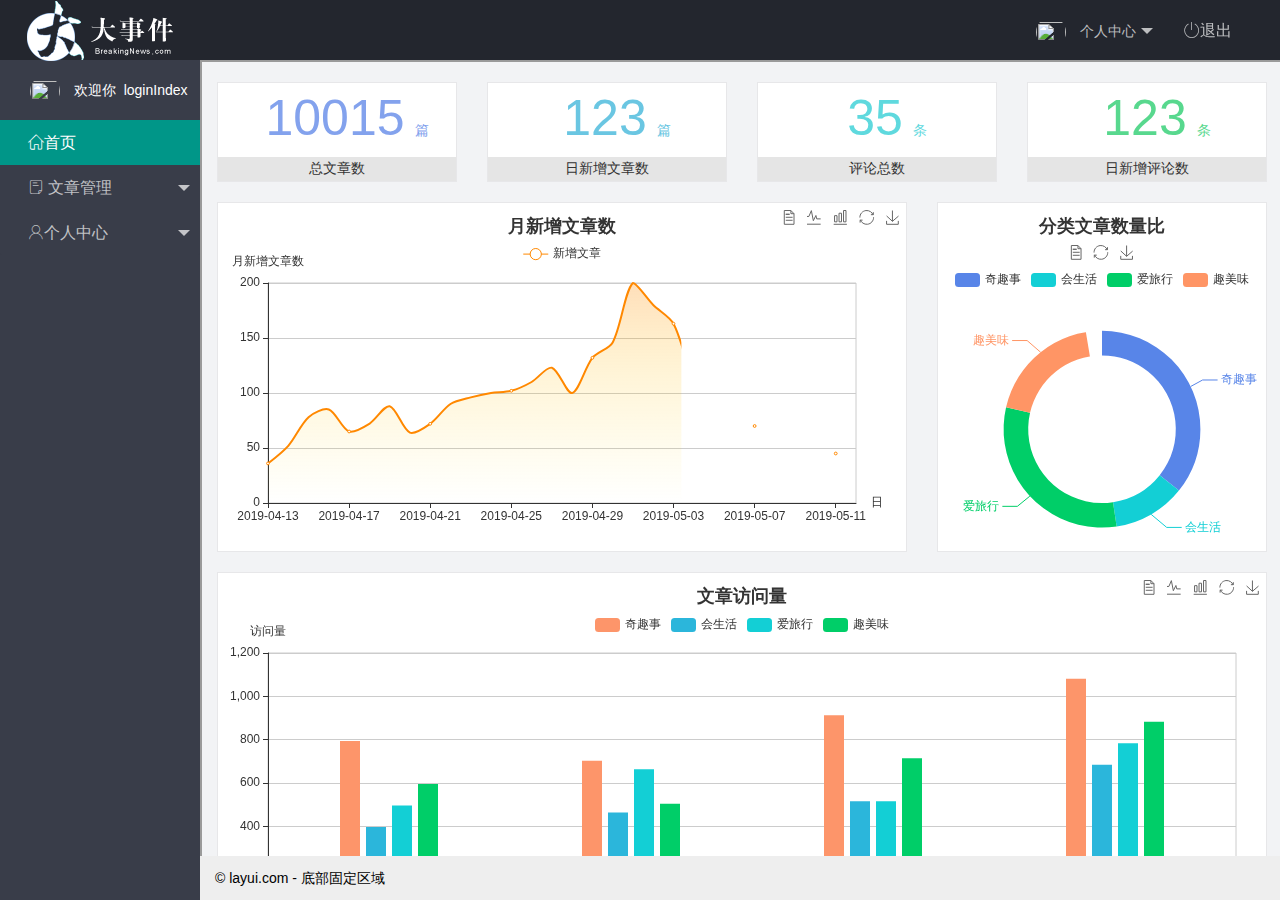
==== commit 6a82fa78: "完成了后台界面" ====
--- a/loginIndex.html
+++ b/loginIndex.html
@@ -1,84 +1,104 @@
 <!DOCTYPE html>
 <html>
+
 <head>
-  <meta charset="utf-8">
-  <meta name="viewport" content="width=device-width, initial-scale=1, maximum-scale=1">
-  <title>layout 后台大布局 - Layui</title>
-  <!-- 换成自己项目路径的layui.css -->
-  <link rel="stylesheet" href="/assets/lib/layui/css/layui.css">
-<link rel="stylesheet" href="/assets/css/loginIndex.css">
+    <meta charset="utf-8">
+    <meta name="viewport" content="width=device-width, initial-scale=1, maximum-scale=1">
+    <title>layout 后台大布局 - Layui</title>
+    <!-- 换成自己项目路径的layui.css -->
+    <link rel="stylesheet" href="/assets/lib/layui/css/layui.css">
+    <!-- 引入字体图标css -->
+    <link rel="stylesheet" href="/assets/fonts/iconfont.css">
+    <link rel="stylesheet" href="/assets/css/loginIndex.css">
 </head>
+
 <body class="layui-layout-body">
-<div class="layui-layout layui-layout-admin">
-  <div class="layui-header">
-    <div class="layui-logo">layui 后台布局</div>
-    <!-- 头部区域（可配合layui已有的水平导航） -->
-    <ul class="layui-nav layui-layout-left">
-      <li class="layui-nav-item"><a href="">控制台</a></li>
-      <li class="layui-nav-item"><a href="">商品管理</a></li>
-      <li class="layui-nav-item"><a href="">用户</a></li>
-      <li class="layui-nav-item">
-        <a href="javascript:;">其它系统</a>
-        <dl class="layui-nav-child">
-          <dd><a href="">邮件管理</a></dd>
-          <dd><a href="">消息管理</a></dd>
-          <dd><a href="">授权管理</a></dd>
-        </dl>
-      </li>
-    </ul>
-    <ul class="layui-nav layui-layout-right">
-      <li class="layui-nav-item">
-        <a href="javascript:;">
-          <img src="http://t.cn/RCzsdCq" class="layui-nav-img">
-          贤心
-        </a>
-        <dl class="layui-nav-child">
-          <dd><a href="">基本资料</a></dd>
-          <dd><a href="">安全设置</a></dd>
-        </dl>
-      </li>
-      <li class="layui-nav-item"><a href="">退了</a></li>
-    </ul>
-  </div>
-  
-  <div class="layui-side layui-bg-black">
-    <div class="layui-side-scroll">
-      <!-- 左侧导航区域（可配合layui已有的垂直导航） -->
-      <ul class="layui-nav layui-nav-tree"  lay-filter="test">
-        <li class="layui-nav-item layui-nav-itemed">
-          <a class="" href="javascript:;">所有商品</a>
-          <dl class="layui-nav-child">
-            <dd><a href="javascript:;">列表一</a></dd>
-            <dd><a href="javascript:;">列表二</a></dd>
-            <dd><a href="javascript:;">列表三</a></dd>
-            <dd><a href="">超链接</a></dd>
-          </dl>
-        </li>
-        <li class="layui-nav-item">
-          <a href="javascript:;">解决方案</a>
-          <dl class="layui-nav-child">
-            <dd><a href="/testAside.html" target="fm">列表一</a></dd>
-            <dd><a href="javascript:;">列表二</a></dd>
-            <dd><a href="">超链接</a></dd>
-          </dl>
-        </li>
-        <li class="layui-nav-item"><a href="">云市场</a></li>
-        <li class="layui-nav-item"><a href="">发布商品</a></li>
-      </ul>
+    <div class="layui-layout layui-layout-admin">
+        <div class="layui-header">
+            <div class="layui-logo"><img src="/assets/images/logo.png" alt=""></div>
+            <!-- 头部区域（可配合layui已有的水平导航） -->
+            <ul class="layui-nav layui-layout-left">
+                <dl class="layui-nav-child">
+                    <dd><a href="">邮件管理</a></dd>
+                    <dd><a href="">消息管理</a></dd>
+                    <dd><a href="">授权管理</a></dd>
+                </dl>
+                </li>
+            </ul>
+            <ul class="layui-nav layui-layout-right">
+                <li class="layui-nav-item">
+                    <a href="javascript:;">
+                        <!-- 图像和字体二选一 -->
+                        <img src="http://t.cn/RCzsdCq" class="layui-nav-img">
+                        <span class="text-avatar" >T</span>
+                        个人中心
+                    </a>
+                    <dl class="layui-nav-child">
+                        <dd><a href="">基本资料</a></dd>
+                        <dd><a href="">更换头像</a></dd>
+                        <dd><a href="">重置密码</a></dd>
+                    </dl>
+                </li>
+                <li class="layui-nav-item"><a href=""> <span class="iconfont icon-tuichu">退出</span>
+                    </a></li>
+            </ul>
+        </div>
+
+        <div class="layui-side layui-bg-black">
+            <div class="layui-side-scroll">
+                <a href="javascript:;" class="welcome">
+                    <!-- 图像和字体二选一 -->
+                    <img src="http://t.cn/RCzsdCq" class="layui-nav-img">
+                    <span class="text-avatar" style="display: none;">T</span>
+                    <span>欢迎你&nbsp;&nbsp;loginIndex</span>
+                </a>
+                <!-- 左侧导航区域（可配合layui已有的垂直导航） -->
+                <ul class="layui-nav layui-nav-tree " lay-shrink="all">
+                    <li class="layui-nav-item layui-this">
+                        <a href=""> <span class="iconfont icon-home">首页</span>
+                        </a>
+                    </li>
+                    <li class="layui-nav-item ">
+                        <a class="" href="javascript:;"> <span class="iconfont icon-16"> 文章管理</span>
+                        </a>
+                        <dl class="layui-nav-child">
+                            <dd><a href="javascript:;"><i class="layui-icon layui-icon-app"></i>
+                                    文章类别</a></dd>
+                            <dd><a href="javascript:;"><i class="layui-icon layui-icon-app"></i>
+                                    文章列表</a></dd>
+                            <dd><a href="javascript:;"><i class="layui-icon layui-icon-app"></i>
+                                    发表文章</a></dd>
+
+                        </dl>
+                    </li>
+                    <li class="layui-nav-item">
+                        <a href="javascript:;"> <span class="iconfont icon-user">个人中心</span>
+                        </a>
+                        <dl class="layui-nav-child">
+                            <dd><a href="/testAside.html" target="fm"><i class="layui-icon layui-icon-app"></i> 基本资料</a>
+                            </dd>
+                            <dd><a href="javascript:;"><i class="layui-icon layui-icon-app"></i> 更换头像</a></dd>
+                            <dd><a href=""><i class="layui-icon layui-icon-app"></i> 重置密码</a></dd>
+                        </dl>
+                    </li>
+                    <!-- <li class="layui-nav-item"><a href="">云市场</a></li>
+        <li class="layui-nav-item"><a href="">发布商品</a></li> -->
+                </ul>
+            </div>
+        </div>
+
+        <div class="layui-body">
+            <!-- 内容主体区域 -->
+            <iframe name="fm" src="/home/dashboard.html"></iframe>
+        </div>
+
+        <div class="layui-footer">
+            <!-- 底部固定区域 -->
+            © layui.com - 底部固定区域
+        </div>
     </div>
-  </div>
-  
-  <div class="layui-body">
-    <!-- 内容主体区域 -->
-    <iframe  name="fm" src="/home/dashboard.html" ></iframe>
-  </div>
-  
-  <div class="layui-footer">
-    <!-- 底部固定区域 -->
-    © layui.com - 底部固定区域
-  </div>
-</div>
-<!-- 换成自己项目路径的js -->
-<script src="/assets/lib/layui/layui.all.js"></script>
+    <!-- 换成自己项目路径的js -->
+    <script src="/assets/lib/layui/layui.all.js"></script>
 </body>
+
 </html>--- a/assets/fonts/iconfont.css
+++ b/assets/fonts/iconfont.css
@@ -0,0 +1,37 @@
+@font-face {font-family: "iconfont";
+  src: url('iconfont.eot?t=1576139966484'); /* IE9 */
+  src: url('iconfont.eot?t=1576139966484#iefix') format('embedded-opentype'), /* IE6-IE8 */
+  url('[data-uri]') format('woff2'),
+  url('iconfont.woff?t=1576139966484') format('woff'),
+  url('iconfont.ttf?t=1576139966484') format('truetype'), /* chrome, firefox, opera, Safari, Android, iOS 4.2+ */
+  url('iconfont.svg?t=1576139966484#iconfont') format('svg'); /* iOS 4.1- */
+}
+
+.iconfont {
+  font-family: "iconfont" !important;
+  font-size: 16px;
+  font-style: normal;
+  -webkit-font-smoothing: antialiased;
+  -moz-osx-font-smoothing: grayscale;
+}
+
+.icon-home:before {
+  content: "\e6a9";
+}
+
+.icon-user:before {
+  content: "\e614";
+}
+
+.icon-pinglun:before {
+  content: "\e616";
+}
+
+.icon-tuichu:before {
+  content: "\e865";
+}
+
+.icon-16:before {
+  content: "\e615";
+}
+
--- a/assets/css/loginIndex.css
+++ b/assets/css/loginIndex.css
@@ -1,4 +1,38 @@
 .layui-body iframe{
     width: 100%;
     height: 100%;
+}
+/* 设置字体头像 */
+.text-avatar{
+    display: inline-block;
+    display: none;
+    width: 35px;
+    height: 35px;
+    line-height: 35px;
+text-align: center;
+border-radius: 50%;
+font-size: 18px;
+color: #fff;
+font-weight: 700;
+    background-color: #009688;
+position: relative;    
+left: -5px;
+top: 3px;
+}
+/* iconfont字体图标 */
+.iconfont{
+   margin: 0 8px;
+}
+/* 子菜单的图标 */
+.layui-icon-app{
+    margin-left: 25px;
+}
+/* 侧边栏用户头像和欢迎区域 */
+.welcome{
+margin-left: 30px;
+display: block;
+height: 60px;
+line-height: 60px;
+color: #fff;
+
 }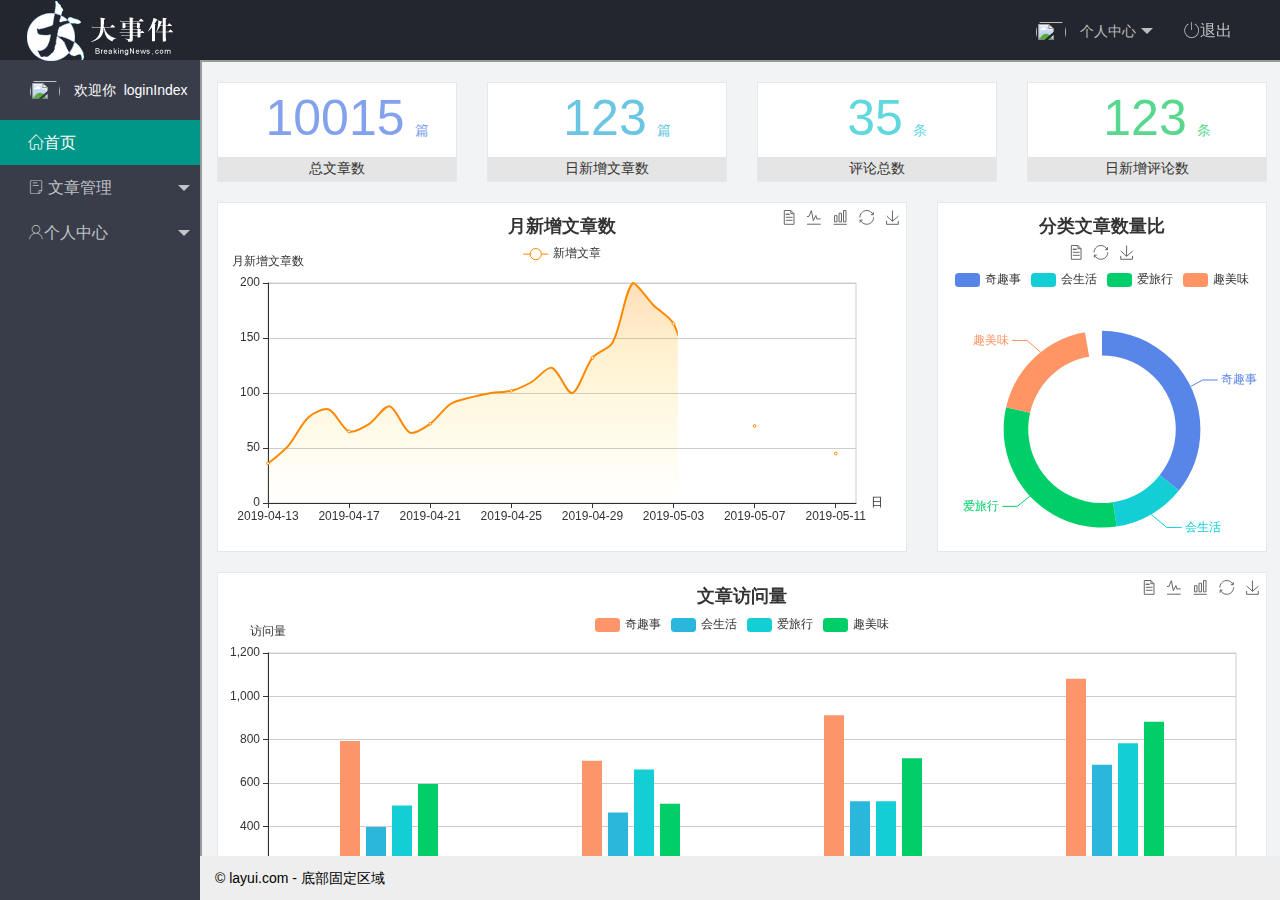
==== commit 67e70735: "完成了退出功能和获取用户信息但未将用户信息渲染到指定位置" ====
--- a/loginIndex.html
+++ b/loginIndex.html
@@ -39,7 +39,7 @@
                         <dd><a href="">重置密码</a></dd>
                     </dl>
                 </li>
-                <li class="layui-nav-item"><a href=""> <span class="iconfont icon-tuichu">退出</span>
+                <li class="layui-nav-item"><a href="javascript:;" id="logout"> <span class="iconfont icon-tuichu">退出</span>
                     </a></li>
             </ul>
         </div>
@@ -99,6 +99,12 @@
     </div>
     <!-- 换成自己项目路径的js -->
     <script src="/assets/lib/layui/layui.all.js"></script>
+    <!-- 引入jQuery -->
+    <script src="/assets/lib/jquery.js"></script>
+    <!-- 引入baseApi -->
+    <script src="/assets/js/baseAPI.js"></script>
+    <!-- 引入自己的js -->
+    <script src="/assets/js/loginIndex.js"></script>
 </body>
 
 </html>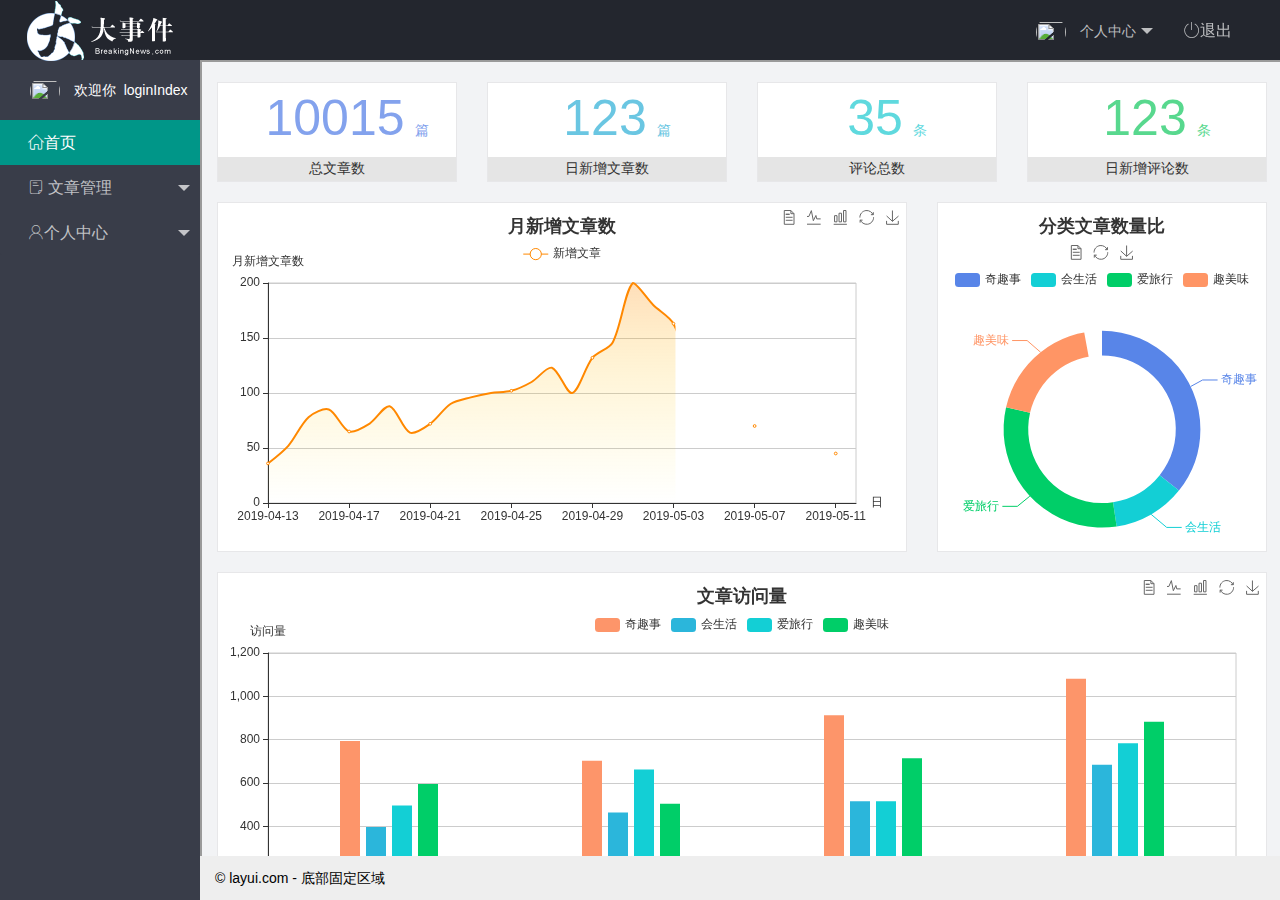
==== commit 03ae80c0: "将用户信息渲染到了指定的位置" ====
--- a/loginIndex.html
+++ b/loginIndex.html
@@ -27,10 +27,10 @@
             </ul>
             <ul class="layui-nav layui-layout-right">
                 <li class="layui-nav-item">
-                    <a href="javascript:;">
+                    <a href="javascript:;" class="person">
                         <!-- 图像和字体二选一 -->
                         <img src="http://t.cn/RCzsdCq" class="layui-nav-img">
-                        <span class="text-avatar" >T</span>
+                        <span class="text-avatar" >t</span>
                         个人中心
                     </a>
                     <dl class="layui-nav-child">
@@ -46,11 +46,11 @@
 
         <div class="layui-side layui-bg-black">
             <div class="layui-side-scroll">
-                <a href="javascript:;" class="welcome">
+                <a href="javascript:;" class="welcome person">
                     <!-- 图像和字体二选一 -->
-                    <img src="http://t.cn/RCzsdCq" class="layui-nav-img">
-                    <span class="text-avatar" style="display: none;">T</span>
-                    <span>欢迎你&nbsp;&nbsp;loginIndex</span>
+                    <img src="http://t.cn/RCzsdCq" class="layui-nav-img ">
+                    <span class="text-avatar" >t</span>
+                    <span class="welcom">欢迎你&nbsp;&nbsp;loginIndex</span>
                 </a>
                 <!-- 左侧导航区域（可配合layui已有的垂直导航） -->
                 <ul class="layui-nav layui-nav-tree " lay-shrink="all">
@@ -75,14 +75,13 @@
                         <a href="javascript:;"> <span class="iconfont icon-user">个人中心</span>
                         </a>
                         <dl class="layui-nav-child">
-                            <dd><a href="/testAside.html" target="fm"><i class="layui-icon layui-icon-app"></i> 基本资料</a>
+                            <dd><a href="javascript:;" target="fm"><i class="layui-icon layui-icon-app"></i> 基本资料</a>
                             </dd>
                             <dd><a href="javascript:;"><i class="layui-icon layui-icon-app"></i> 更换头像</a></dd>
                             <dd><a href=""><i class="layui-icon layui-icon-app"></i> 重置密码</a></dd>
                         </dl>
                     </li>
-                    <!-- <li class="layui-nav-item"><a href="">云市场</a></li>
-        <li class="layui-nav-item"><a href="">发布商品</a></li> -->
+                    
                 </ul>
             </div>
         </div>
@@ -97,10 +96,11 @@
             © layui.com - 底部固定区域
         </div>
     </div>
+      <!-- 引入jQuery -->
+      <script src="/assets/lib/jquery.js"></script>
     <!-- 换成自己项目路径的js -->
     <script src="/assets/lib/layui/layui.all.js"></script>
-    <!-- 引入jQuery -->
-    <script src="/assets/lib/jquery.js"></script>
+  
     <!-- 引入baseApi -->
     <script src="/assets/js/baseAPI.js"></script>
     <!-- 引入自己的js -->
--- a/assets/css/loginIndex.css
+++ b/assets/css/loginIndex.css
@@ -5,7 +5,6 @@
 /* 设置字体头像 */
 .text-avatar{
     display: inline-block;
-    display: none;
     width: 35px;
     height: 35px;
     line-height: 35px;
@@ -14,10 +13,11 @@
 font-size: 18px;
 color: #fff;
 font-weight: 700;
-    background-color: #009688;
+background-color: #009688;
 position: relative;    
 left: -5px;
 top: 3px;
+display: none;
 }
 /* iconfont字体图标 */
 .iconfont{
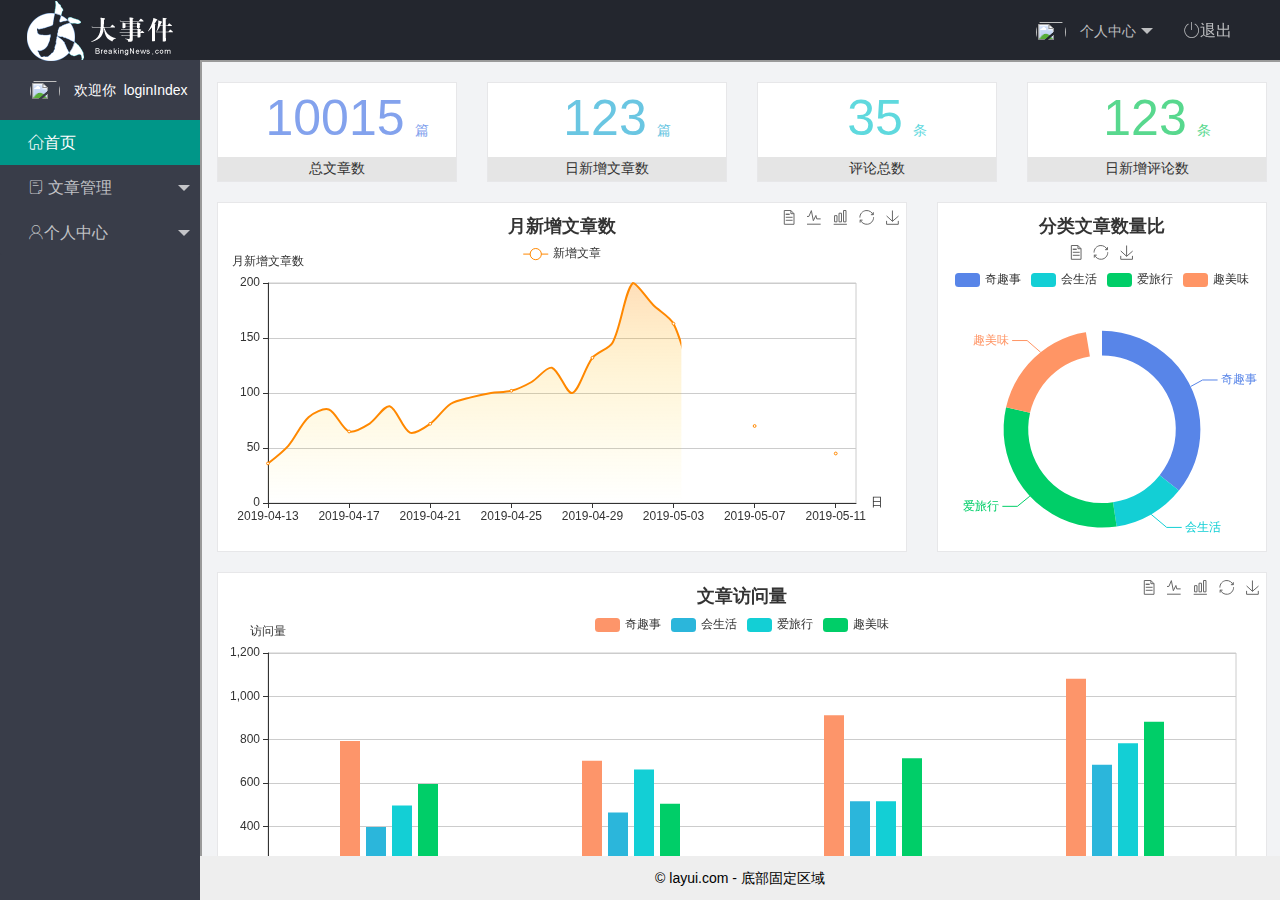
==== commit 4a0bb424: "完成了个人中心所有操作" ====
--- a/loginIndex.html
+++ b/loginIndex.html
@@ -4,7 +4,7 @@
 <head>
     <meta charset="utf-8">
     <meta name="viewport" content="width=device-width, initial-scale=1, maximum-scale=1">
-    <title>layout 后台大布局 - Layui</title>
+    <title>张艺兴的后宫</title>
     <!-- 换成自己项目路径的layui.css -->
     <link rel="stylesheet" href="/assets/lib/layui/css/layui.css">
     <!-- 引入字体图标css -->
@@ -75,10 +75,10 @@
                         <a href="javascript:;"> <span class="iconfont icon-user">个人中心</span>
                         </a>
                         <dl class="layui-nav-child">
-                            <dd><a href="javascript:;" target="fm"><i class="layui-icon layui-icon-app"></i> 基本资料</a>
+                            <dd><a href="/personCenter/basicnew.html" target="fm"><i class="layui-icon layui-icon-app"></i> 基本资料</a>
                             </dd>
-                            <dd><a href="javascript:;"><i class="layui-icon layui-icon-app"></i> 更换头像</a></dd>
-                            <dd><a href=""><i class="layui-icon layui-icon-app"></i> 重置密码</a></dd>
+                            <dd><a href="/personCenter/changePic.html" target="fm"><i class="layui-icon layui-icon-app"></i> 更换头像</a></dd>
+                            <dd><a href="/personCenter/resetPwd.html" target="fm"><i class="layui-icon layui-icon-app"></i> 重置密码</a></dd>
                         </dl>
                     </li>
                     
--- a/assets/css/loginIndex.css
+++ b/assets/css/loginIndex.css
@@ -35,4 +35,7 @@
 line-height: 60px;
 color: #fff;
 
+}
+.layui-footer{
+    text-align: center;
 }